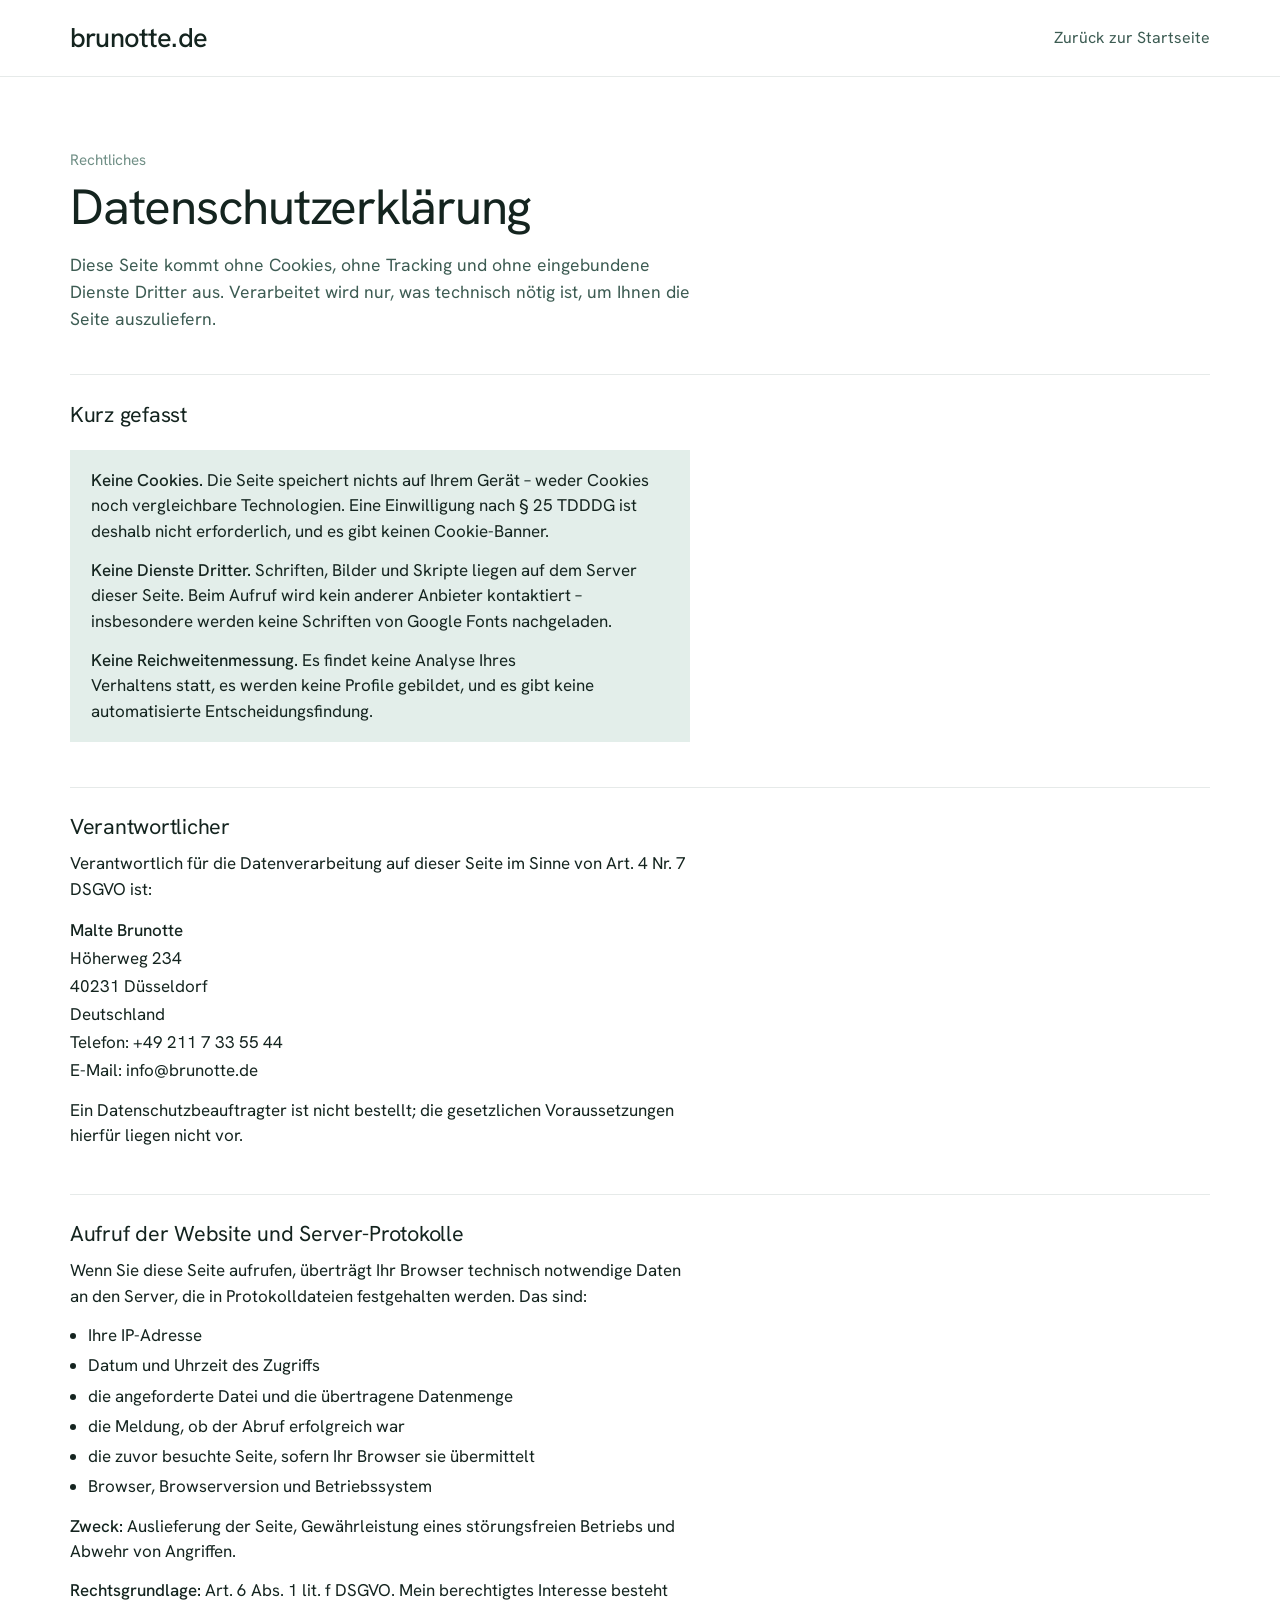
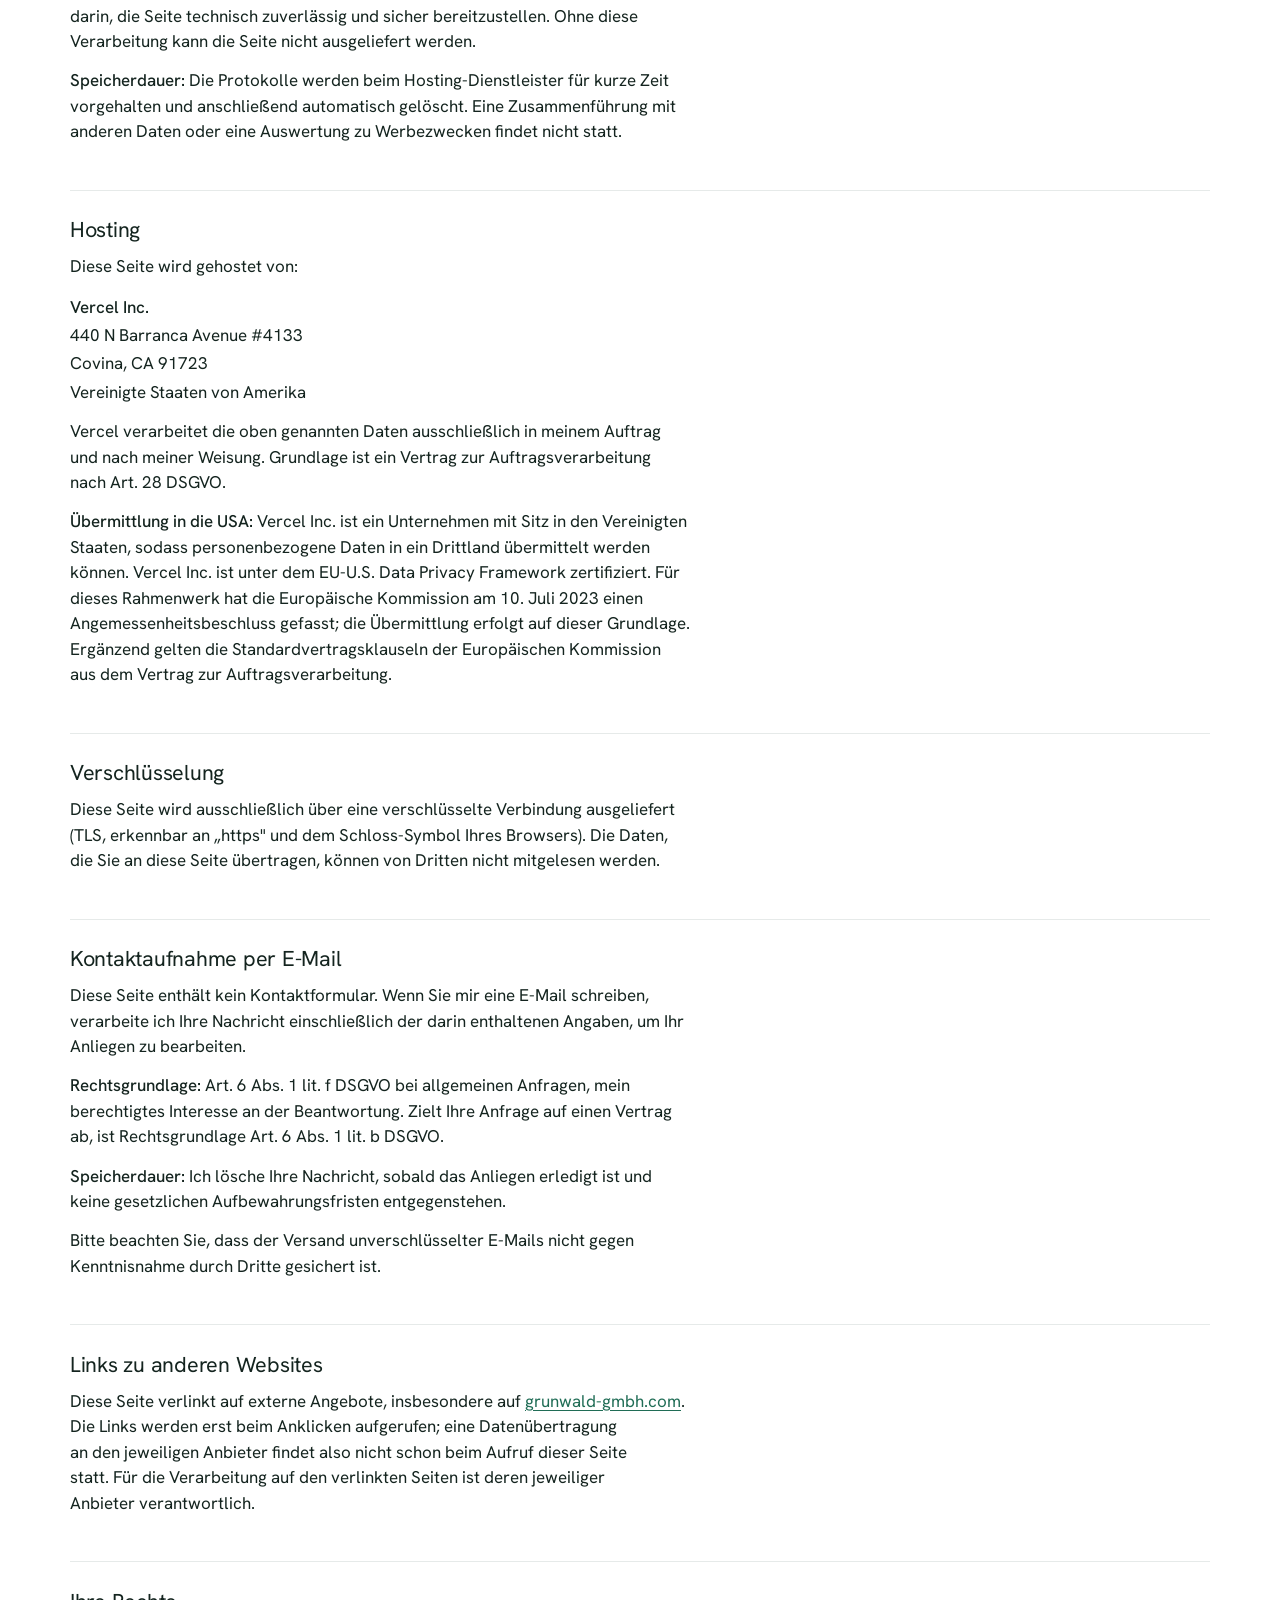
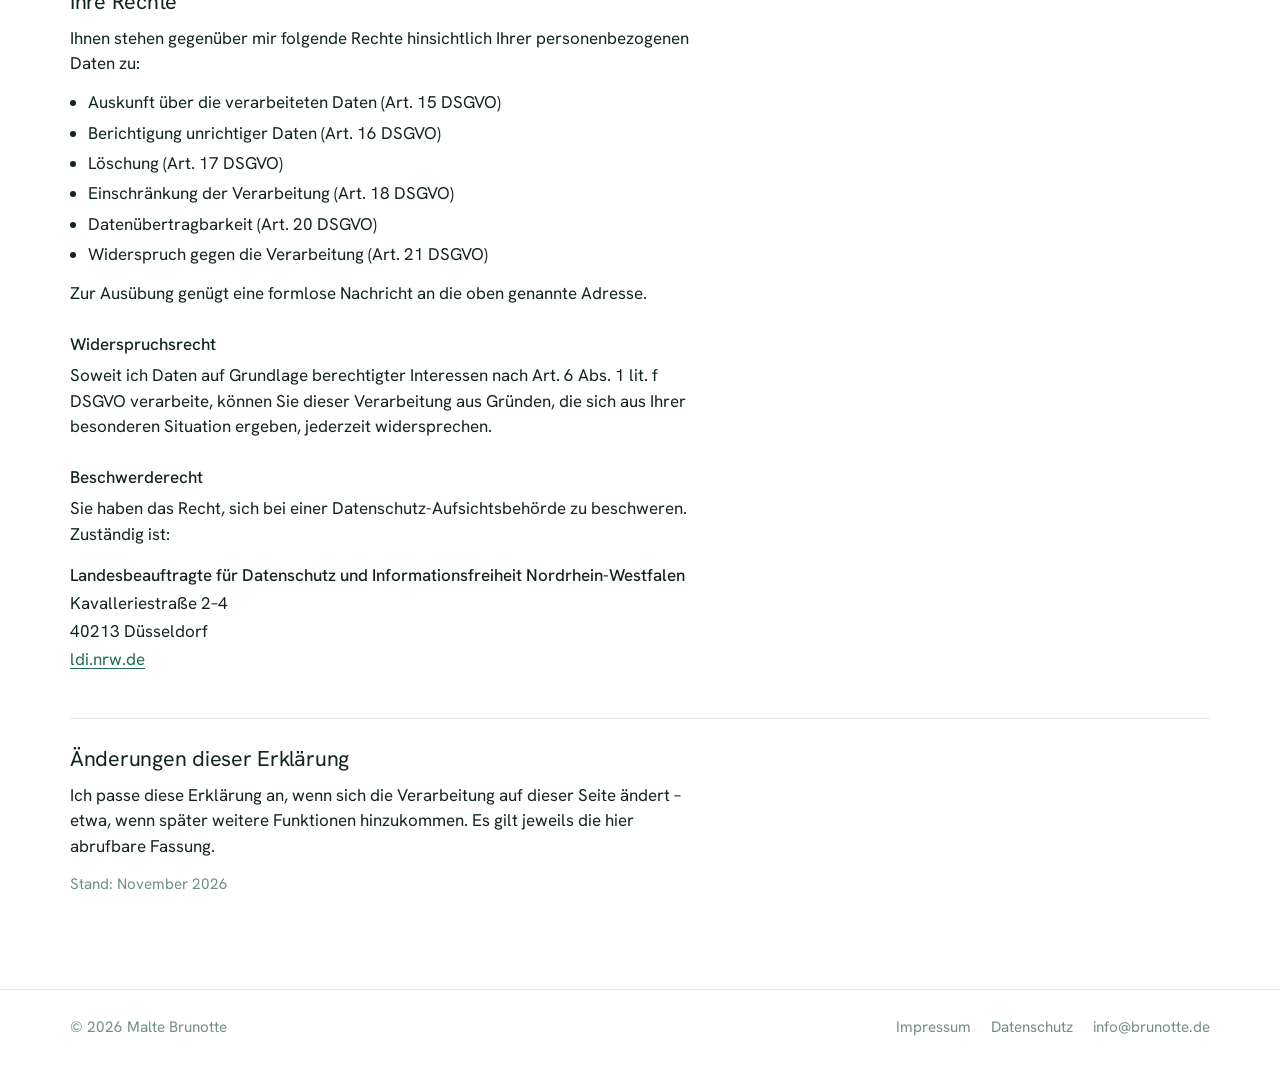
==== datenschutz.html @ f5bcab9f "Impressum und Datenschutzerklaerung angelegt, Verlinkung in der Fusszeile Impressum nach Paragraf 5 " ====
<!DOCTYPE html>
<html lang="de">
<head>
<meta charset="utf-8">
<meta name="viewport" content="width=device-width, initial-scale=1">
<title>Datenschutzerklärung – Malte Brunotte</title>
<meta name="description" content="Datenschutzerklärung für brunotte.de: welche Daten beim Aufruf der Seite verarbeitet werden und welche Rechte Sie haben.">
<meta name="robots" content="index, follow">
<link rel="canonical" href="https://www.brunotte.de/datenschutz.html">
<link rel="icon" href="favicon.ico" sizes="32x32">
<link rel="icon" type="image/png" sizes="16x16" href="favicon-16.png">
<link rel="icon" type="image/png" sizes="32x32" href="favicon-32.png">
<link rel="icon" type="image/png" sizes="192x192" href="icon-192.png">
<link rel="apple-touch-icon" sizes="180x180" href="apple-touch-icon.png">
<meta name="theme-color" content="#ffffff">
<link rel="stylesheet" href="recht.css">
</head>
<body>

<header class="site-header">
  <div class="wrap">
    <a class="wordmark" href="/">brunotte.de</a>
    <nav class="site-nav" aria-label="Hauptnavigation">
      <a href="/">Zurück zur Startseite</a>
    </nav>
  </div>
</header>

<main class="recht">
  <div class="wrap">

    <p class="label">Rechtliches</p>
    <h1>Datenschutzerklärung</h1>
    <p class="vorspann">
      Diese Seite kommt ohne Cookies, ohne Tracking und ohne eingebundene Dienste Dritter aus.
      Verarbeitet wird nur, was technisch nötig ist, um Ihnen die Seite auszuliefern.
    </p>

    <h2>Kurz gefasst</h2>
    <div class="kasten">
      <p>
        <strong>Keine Cookies.</strong> Die Seite speichert nichts auf Ihrem Gerät – weder Cookies
        noch vergleichbare Technologien. Eine Einwilligung nach § 25 TDDDG ist deshalb nicht
        erforderlich, und es gibt keinen Cookie-Banner.
      </p>
      <p>
        <strong>Keine Dienste Dritter.</strong> Schriften, Bilder und Skripte liegen auf dem Server
        dieser Seite. Beim Aufruf wird kein anderer Anbieter kontaktiert – insbesondere werden keine
        Schriften von Google Fonts nachgeladen.
      </p>
      <p>
        <strong>Keine Reichweitenmessung.</strong> Es findet keine Analyse Ihres Verhaltens statt,
        es werden keine Profile gebildet, und es gibt keine automatisierte Entscheidungsfindung.
      </p>
    </div>

    <h2>Verantwortlicher</h2>
    <p>Verantwortlich für die Datenverarbeitung auf dieser Seite im Sinne von Art. 4 Nr. 7 DSGVO ist:</p>
    <p class="anschrift">
      <span class="name">Malte Brunotte</span><br>
      Höherweg 234<br>
      40231 Düsseldorf<br>
      Deutschland<br>
      Telefon: <a href="tel:+492117335544" class="mail">+49 211 7 33 55 44</a><br>
      E-Mail: <span class="mail" data-u="info" data-d="brunotte.de">info [at] brunotte.de</span>
    </p>
    <p>
      Ein Datenschutzbeauftragter ist nicht bestellt; die gesetzlichen Voraussetzungen hierfür
      liegen nicht vor.
    </p>

    <h2>Aufruf der Website und Server-Protokolle</h2>
    <p>
      Wenn Sie diese Seite aufrufen, überträgt Ihr Browser technisch notwendige Daten an den Server,
      die in Protokolldateien festgehalten werden. Das sind:
    </p>
    <ul>
      <li>Ihre IP-Adresse</li>
      <li>Datum und Uhrzeit des Zugriffs</li>
      <li>die angeforderte Datei und die übertragene Datenmenge</li>
      <li>die Meldung, ob der Abruf erfolgreich war</li>
      <li>die zuvor besuchte Seite, sofern Ihr Browser sie übermittelt</li>
      <li>Browser, Browserversion und Betriebssystem</li>
    </ul>
    <p>
      <strong>Zweck:</strong> Auslieferung der Seite, Gewährleistung eines störungsfreien Betriebs
      und Abwehr von Angriffen.
    </p>
    <p>
      <strong>Rechtsgrundlage:</strong> Art. 6 Abs. 1 lit. f DSGVO. Mein berechtigtes Interesse
      besteht darin, die Seite technisch zuverlässig und sicher bereitzustellen. Ohne diese
      Verarbeitung kann die Seite nicht ausgeliefert werden.
    </p>
    <p>
      <strong>Speicherdauer:</strong> Die Protokolle werden beim Hosting-Dienstleister für kurze
      Zeit vorgehalten und anschließend automatisch gelöscht. Eine Zusammenführung mit anderen Daten
      oder eine Auswertung zu Werbezwecken findet nicht statt.
    </p>

    <h2>Hosting</h2>
    <p>
      Diese Seite wird gehostet von:
    </p>
    <p class="anschrift">
      <span class="name">Vercel Inc.</span><br>
      440 N Barranca Avenue #4133<br>
      Covina, CA 91723<br>
      Vereinigte Staaten von Amerika
    </p>
    <p>
      Vercel verarbeitet die oben genannten Daten ausschließlich in meinem Auftrag und nach meiner
      Weisung. Grundlage ist ein Vertrag zur Auftragsverarbeitung nach Art. 28 DSGVO.
    </p>
    <p>
      <strong>Übermittlung in die USA:</strong> Vercel Inc. ist ein Unternehmen mit Sitz in den
      Vereinigten Staaten, sodass personenbezogene Daten in ein Drittland übermittelt werden können.
      Vercel Inc. ist unter dem EU-U.S. Data Privacy Framework zertifiziert. Für dieses Rahmenwerk
      hat die Europäische Kommission am 10. Juli 2023 einen Angemessenheitsbeschluss gefasst; die
      Übermittlung erfolgt auf dieser Grundlage. Ergänzend gelten die Standardvertragsklauseln der
      Europäischen Kommission aus dem Vertrag zur Auftragsverarbeitung.
    </p>

    <h2>Verschlüsselung</h2>
    <p>
      Diese Seite wird ausschließlich über eine verschlüsselte Verbindung ausgeliefert (TLS,
      erkennbar an „https" und dem Schloss-Symbol Ihres Browsers). Die Daten, die Sie an diese Seite
      übertragen, können von Dritten nicht mitgelesen werden.
    </p>

    <h2>Kontaktaufnahme per E-Mail</h2>
    <p>
      Diese Seite enthält kein Kontaktformular. Wenn Sie mir eine E-Mail schreiben, verarbeite ich
      Ihre Nachricht einschließlich der darin enthaltenen Angaben, um Ihr Anliegen zu bearbeiten.
    </p>
    <p>
      <strong>Rechtsgrundlage:</strong> Art. 6 Abs. 1 lit. f DSGVO bei allgemeinen Anfragen, mein
      berechtigtes Interesse an der Beantwortung. Zielt Ihre Anfrage auf einen Vertrag ab, ist
      Rechtsgrundlage Art. 6 Abs. 1 lit. b DSGVO.
    </p>
    <p>
      <strong>Speicherdauer:</strong> Ich lösche Ihre Nachricht, sobald das Anliegen erledigt ist
      und keine gesetzlichen Aufbewahrungsfristen entgegenstehen.
    </p>
    <p>
      Bitte beachten Sie, dass der Versand unverschlüsselter E-Mails nicht gegen Kenntnisnahme durch
      Dritte gesichert ist.
    </p>

    <h2>Links zu anderen Websites</h2>
    <p>
      Diese Seite verlinkt auf externe Angebote, insbesondere auf
      <a href="https://grunwald-gmbh.com" target="_blank" rel="noopener">grunwald-gmbh.com</a>.
      Die Links werden erst beim Anklicken aufgerufen; eine Datenübertragung an den jeweiligen
      Anbieter findet also nicht schon beim Aufruf dieser Seite statt. Für die Verarbeitung auf den
      verlinkten Seiten ist deren jeweiliger Anbieter verantwortlich.
    </p>

    <h2>Ihre Rechte</h2>
    <p>Ihnen stehen gegenüber mir folgende Rechte hinsichtlich Ihrer personenbezogenen Daten zu:</p>
    <ul>
      <li>Auskunft über die verarbeiteten Daten (Art. 15 DSGVO)</li>
      <li>Berichtigung unrichtiger Daten (Art. 16 DSGVO)</li>
      <li>Löschung (Art. 17 DSGVO)</li>
      <li>Einschränkung der Verarbeitung (Art. 18 DSGVO)</li>
      <li>Datenübertragbarkeit (Art. 20 DSGVO)</li>
      <li>Widerspruch gegen die Verarbeitung (Art. 21 DSGVO)</li>
    </ul>
    <p>
      Zur Ausübung genügt eine formlose Nachricht an die oben genannte Adresse.
    </p>

    <h3>Widerspruchsrecht</h3>
    <p>
      Soweit ich Daten auf Grundlage berechtigter Interessen nach Art. 6 Abs. 1 lit. f DSGVO
      verarbeite, können Sie dieser Verarbeitung aus Gründen, die sich aus Ihrer besonderen
      Situation ergeben, jederzeit widersprechen.
    </p>

    <h3>Beschwerderecht</h3>
    <p>
      Sie haben das Recht, sich bei einer Datenschutz-Aufsichtsbehörde zu beschweren. Zuständig ist:
    </p>
    <p class="anschrift">
      <span class="name">Landesbeauftragte für Datenschutz und Informationsfreiheit
      Nordrhein-Westfalen</span><br>
      Kavalleriestraße 2–4<br>
      40213 Düsseldorf<br>
      <a href="https://www.ldi.nrw.de" target="_blank" rel="noopener">ldi.nrw.de</a>
    </p>

    <h2>Änderungen dieser Erklärung</h2>
    <p>
      Ich passe diese Erklärung an, wenn sich die Verarbeitung auf dieser Seite ändert – etwa, wenn
      später weitere Funktionen hinzukommen. Es gilt jeweils die hier abrufbare Fassung.
    </p>

    <p class="stand">Stand: November 2026</p>

  </div>
</main>

<footer class="site-footer">
  <div class="wrap">
    <span>© 2026 Malte Brunotte</span>
    <span class="rechts">
      <a href="impressum.html">Impressum</a>
      <a href="datenschutz.html">Datenschutz</a>
      <span class="mail" data-u="info" data-d="brunotte.de">info [at] brunotte.de</span>
    </span>
  </div>
</footer>

<script>
  /* E-Mail-Adressen erst im Browser zusammensetzen – hält einfache Sammel-Bots fern. */
  document.querySelectorAll('span.mail').forEach(function (el) {
    var addr = el.dataset.u + String.fromCharCode(64) + el.dataset.d;
    var a = document.createElement('a');
    a.className = el.className;
    a.href = 'mail' + 'to:' + addr;
    a.textContent = addr;
    a.rel = 'nofollow';
    el.replaceWith(a);
  });
</script>

</body>
</html>
---- recht.css ----
/* ============================================================
   Gemeinsame Gestaltung der Rechtsseiten (Impressum, Datenschutz).

   Bewusst eine eigene Datei und nicht der vollstaendige Stil der
   Startseite: Diese Seiten brauchen nur Kopf, Fliesstext und Fuss.
   Die Farbwerte und die Schrifteinbindung sind mit index.html
   gleichzuhalten - aendert sich dort ein Token, hier mitziehen.
   ============================================================ */

/* ---------- Schrift: lokal, nicht ueber Google ---------- */
@font-face {
  font-family: "Hanken Grotesk";
  font-style: normal;
  font-weight: 400;
  font-display: swap;
  src: url("fonts/hanken-grotesk-400-latin.woff2") format("woff2");
  unicode-range: U+0000-00FF, U+0131, U+0152-0153, U+02BB-02BC, U+02C6, U+02DA, U+02DC, U+0304, U+0308, U+0329, U+2000-206F, U+20AC, U+2122, U+2191, U+2193, U+2212, U+2215, U+FEFF, U+FFFD;
}
@font-face {
  font-family: "Hanken Grotesk";
  font-style: normal;
  font-weight: 500;
  font-display: swap;
  src: url("fonts/hanken-grotesk-500-latin.woff2") format("woff2");
  unicode-range: U+0000-00FF, U+0131, U+0152-0153, U+02BB-02BC, U+02C6, U+02DA, U+02DC, U+0304, U+0308, U+0329, U+2000-206F, U+20AC, U+2122, U+2191, U+2193, U+2212, U+2215, U+FEFF, U+FFFD;
}
@font-face {
  font-family: "Hanken Grotesk";
  font-style: normal;
  font-weight: 400;
  font-display: swap;
  src: url("fonts/hanken-grotesk-400-latin-ext.woff2") format("woff2");
  unicode-range: U+0100-02BA, U+02BD-02C5, U+02C7-02CC, U+02CE-02D7, U+02DD-02FF, U+0304, U+0308, U+0329, U+1D00-1DBF, U+1E00-1E9F, U+1EF2-1EFF, U+2020, U+20A0-20AB, U+20AD-20C4, U+2113, U+2C60-2C7F, U+A720-A7FF;
}
@font-face {
  font-family: "Hanken Grotesk";
  font-style: normal;
  font-weight: 500;
  font-display: swap;
  src: url("fonts/hanken-grotesk-500-latin-ext.woff2") format("woff2");
  unicode-range: U+0100-02BA, U+02BD-02C5, U+02C7-02CC, U+02CE-02D7, U+02DD-02FF, U+0304, U+0308, U+0329, U+1D00-1DBF, U+1E00-1E9F, U+1EF2-1EFF, U+2020, U+20A0-20AB, U+20AD-20C4, U+2113, U+2C60-2C7F, U+A720-A7FF;
}

/* ---------- Farben: identisch zu index.html ---------- */
:root {
  --paper:         #ffffff;
  --surface:       #f4f6f5;
  --ink:           #14241f;
  --ink-soft:      #3d5c53;
  --muted:         #708f86;
  --line:          #e6eae9;
  --line-strong:   #becac7;
  --accent:        #206d56;
  --accent-ink:    #17513f;
  --accent-soft:   #e3eeea;
  --font: "Hanken Grotesk", -apple-system, "Segoe UI", system-ui, sans-serif;
  --measure: 62ch;
  color-scheme: light;
}

@media (prefers-color-scheme: dark) {
  :root:not([data-theme="light"]) {
    --paper:         #0d1412;
    --surface:       #141d1a;
    --ink:           #ebf1ef;
    --ink-soft:      #bdd0ca;
    --muted:         #89a39b;
    --line:          #222e2a;
    --line-strong:   #33433d;
    --accent:        #5fbd9e;
    --accent-ink:    #8ad7bd;
    --accent-soft:   #13302a;
    color-scheme: dark;
  }
}
:root[data-theme="dark"] {
  --paper:         #0d1412;
  --surface:       #141d1a;
  --ink:           #ebf1ef;
  --ink-soft:      #bdd0ca;
  --muted:         #89a39b;
  --line:          #222e2a;
  --line-strong:   #33433d;
  --accent:        #5fbd9e;
  --accent-ink:    #8ad7bd;
  --accent-soft:   #13302a;
  color-scheme: dark;
}

/* ---------- Grundlagen ---------- */
* { box-sizing: border-box; }

html { scroll-behavior: smooth; }

body {
  margin: 0;
  background: var(--paper);
  color: var(--ink);
  font-family: var(--font);
  font-size: 1.0625rem;
  font-weight: 400;
  line-height: 1.5;
  text-wrap: pretty;
  -webkit-font-smoothing: antialiased;
}

h1, h2, h3 { margin: 0; font-weight: 400; text-wrap: balance; }
strong, b { font-weight: 500; }
a { color: var(--accent); text-underline-offset: 3px; }
a:hover { color: var(--accent-ink); }
:focus-visible { outline: 2px solid var(--accent); outline-offset: 3px; border-radius: 3px; }

.wrap { width: min(1140px, 100% - 3rem); margin-inline: auto; }

/* E-Mail-Links sehen aus wie Text, nicht wie Akzent-Links */
a.mail { color: inherit; text-decoration: none; transition: color .15s; }
a.mail:hover { color: var(--accent); }

/* ---------- Kopfzeile ---------- */
.site-header {
  position: sticky; top: 0; z-index: 20;
  background: var(--paper);
  border-bottom: 1px solid var(--line);
}
.site-header .wrap {
  display: flex; align-items: center; justify-content: space-between;
  gap: 1.5rem; height: 76px;
}
.wordmark {
  font-size: clamp(1.3rem, 2.4vw, 1.7rem);
  font-weight: 500;
  letter-spacing: -0.03em;
  line-height: 1;
  color: var(--ink);
  text-decoration: none;
  transition: color .15s;
}
.wordmark:hover { color: var(--accent); }

.site-nav { display: flex; align-items: center; gap: 1.75rem; }
.site-nav a {
  color: var(--ink-soft); text-decoration: none; font-size: 1rem;
  padding: 0.3rem 0; border-bottom: 1px solid transparent;
  transition: color .15s, border-color .15s;
}
.site-nav a:hover { color: var(--accent); border-bottom-color: var(--accent); }

/* ---------- Inhalt ---------- */
.recht { padding: clamp(2.5rem, 6vw, 4.5rem) 0 clamp(3rem, 7vw, 5rem); }

.recht .label { font-size: 0.95rem; color: var(--muted); margin: 0 0 0.6rem; }

.recht h1 {
  font-size: clamp(2.1rem, 5vw, 3.1rem);
  line-height: 1.04;
  letter-spacing: -0.025em;
  margin-bottom: 1.1rem;
}

.recht .vorspann {
  font-size: 1.1rem; line-height: 1.55; color: var(--ink-soft);
  max-width: var(--measure); margin: 0 0 2.6rem;
}

.recht h2 {
  font-size: 1.35rem;
  line-height: 1.25;
  letter-spacing: -0.012em;
  margin: 2.8rem 0 0.7rem;
  padding-top: 1.6rem;
  border-top: 1px solid var(--line);
}
.recht h2:first-of-type { margin-top: 0; }

.recht h3 {
  font-size: 1.0625rem;
  font-weight: 500;
  margin: 1.6rem 0 0.35rem;
}

.recht p, .recht ul { max-width: var(--measure); }
.recht p { margin: 0 0 0.85rem; }
.recht ul { margin: 0 0 0.85rem; padding-left: 1.15rem; }
.recht li { margin-bottom: 0.3rem; }

/* Anschriftenblock: Zeilenumbrueche wie geschrieben */
.anschrift {
  margin: 0 0 1.4rem;
  line-height: 1.65;
}
.anschrift .name { font-weight: 500; }

/* Hervorgehobener Kasten in der Farbe des Standpunkts */
.kasten {
  background: var(--accent-soft);
  padding: 1.1rem 1.3rem;
  margin: 1.4rem 0 1.6rem;
  max-width: var(--measure);
}
.kasten p:last-child { margin-bottom: 0; }

.stand { color: var(--muted); font-size: 0.95rem; margin-top: 2.6rem; }

/* ---------- Fusszeile ---------- */
.site-footer {
  background: var(--paper); color: var(--muted);
  border-top: 1px solid var(--line); padding: 1.6rem 0 2.2rem; font-size: 0.95rem;
}
.site-footer .wrap { display: flex; justify-content: space-between; gap: 1rem; flex-wrap: wrap; }
.site-footer .rechts { display: flex; gap: 1.25rem; flex-wrap: wrap; align-items: center; }
.site-footer a:not(.mail) { color: var(--muted); text-decoration: none; transition: color .15s; }
.site-footer a:not(.mail):hover { color: var(--accent); }

@media (prefers-reduced-motion: reduce) {
  html { scroll-behavior: auto; }
  * { transition: none !important; animation: none !important; }
}
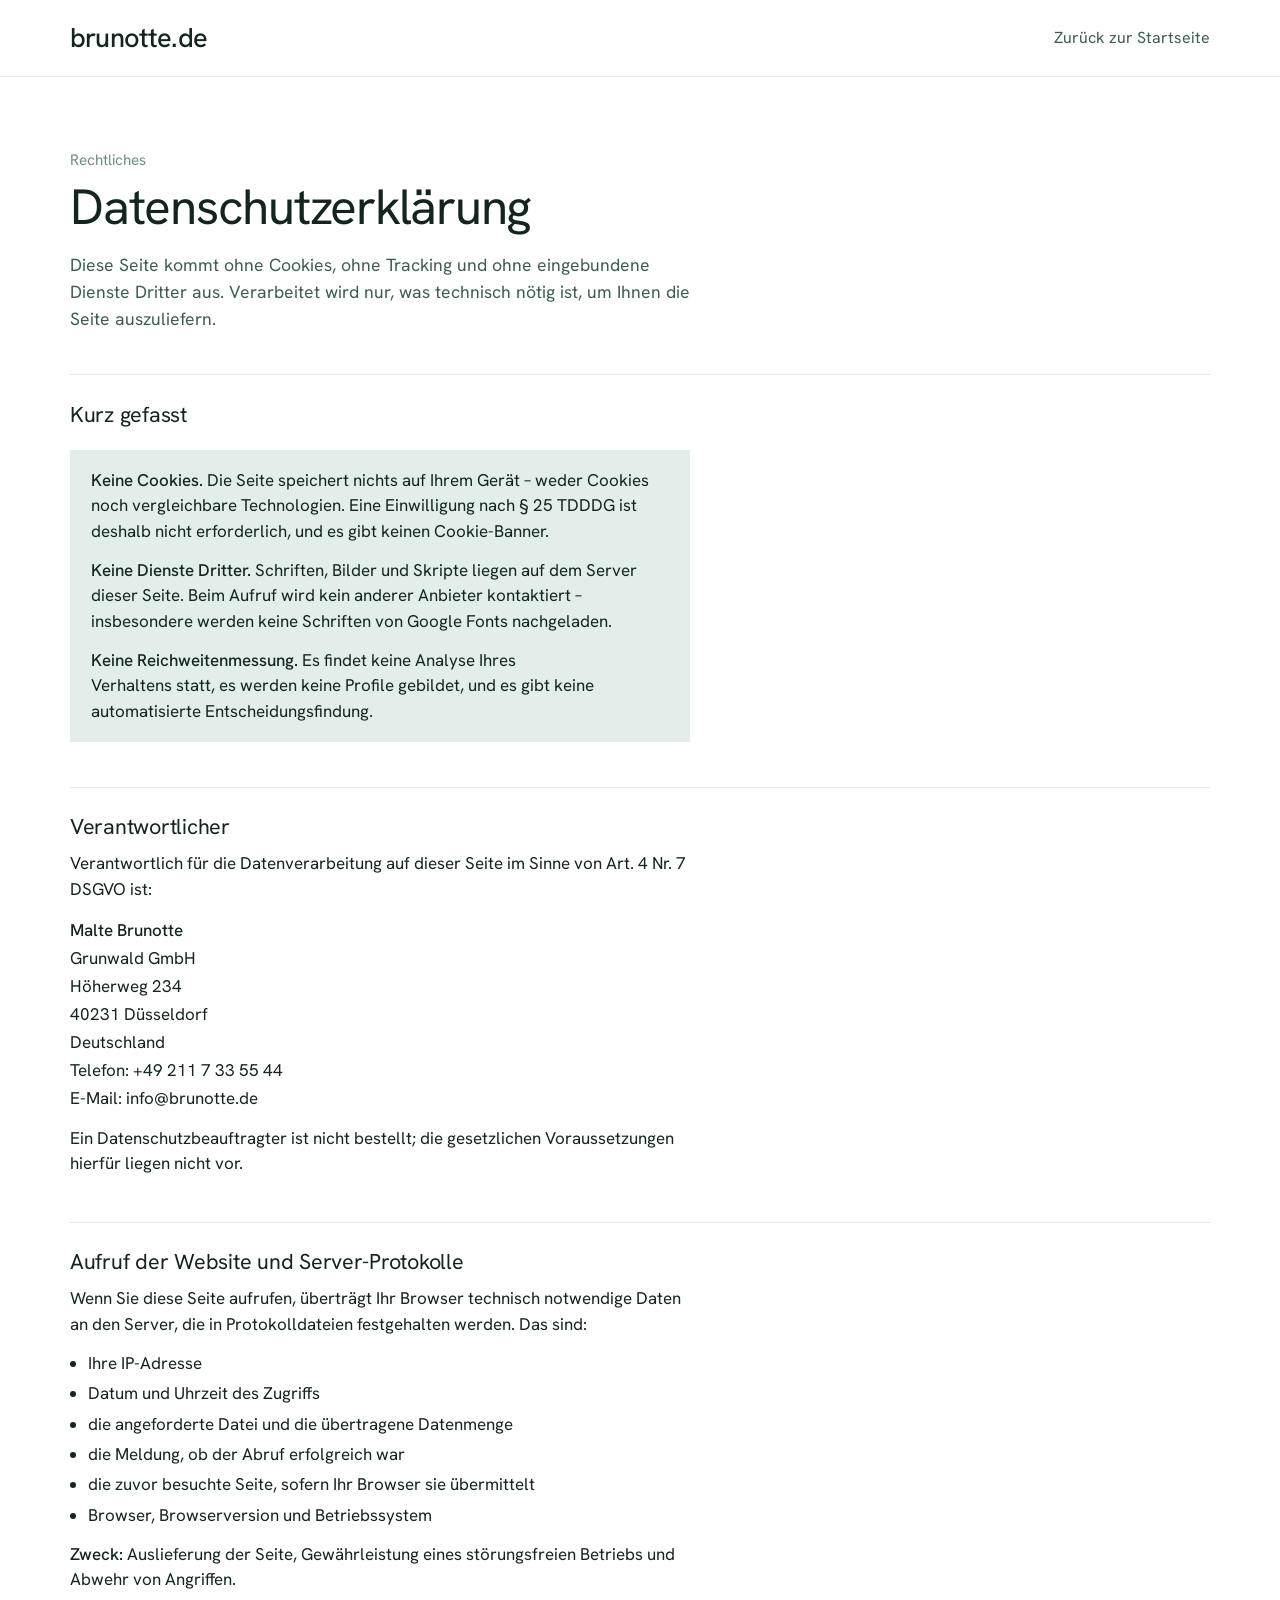
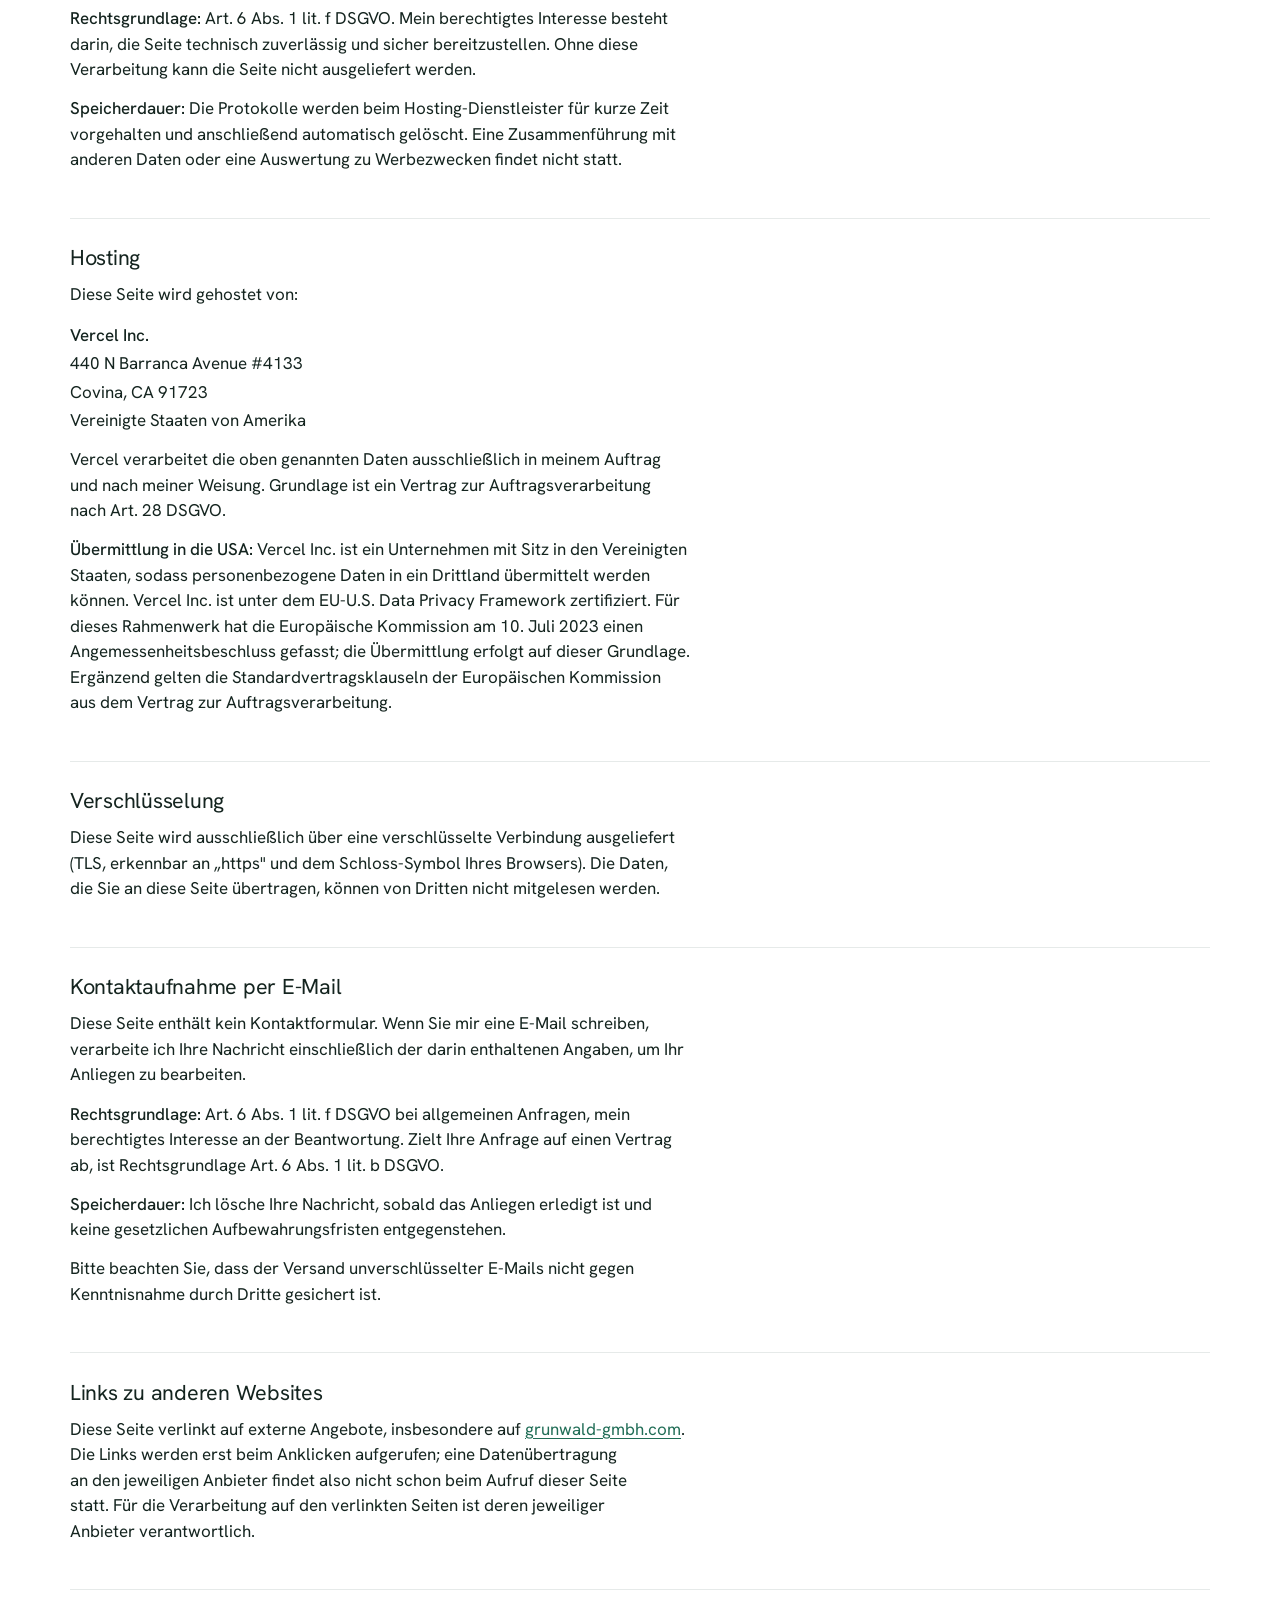
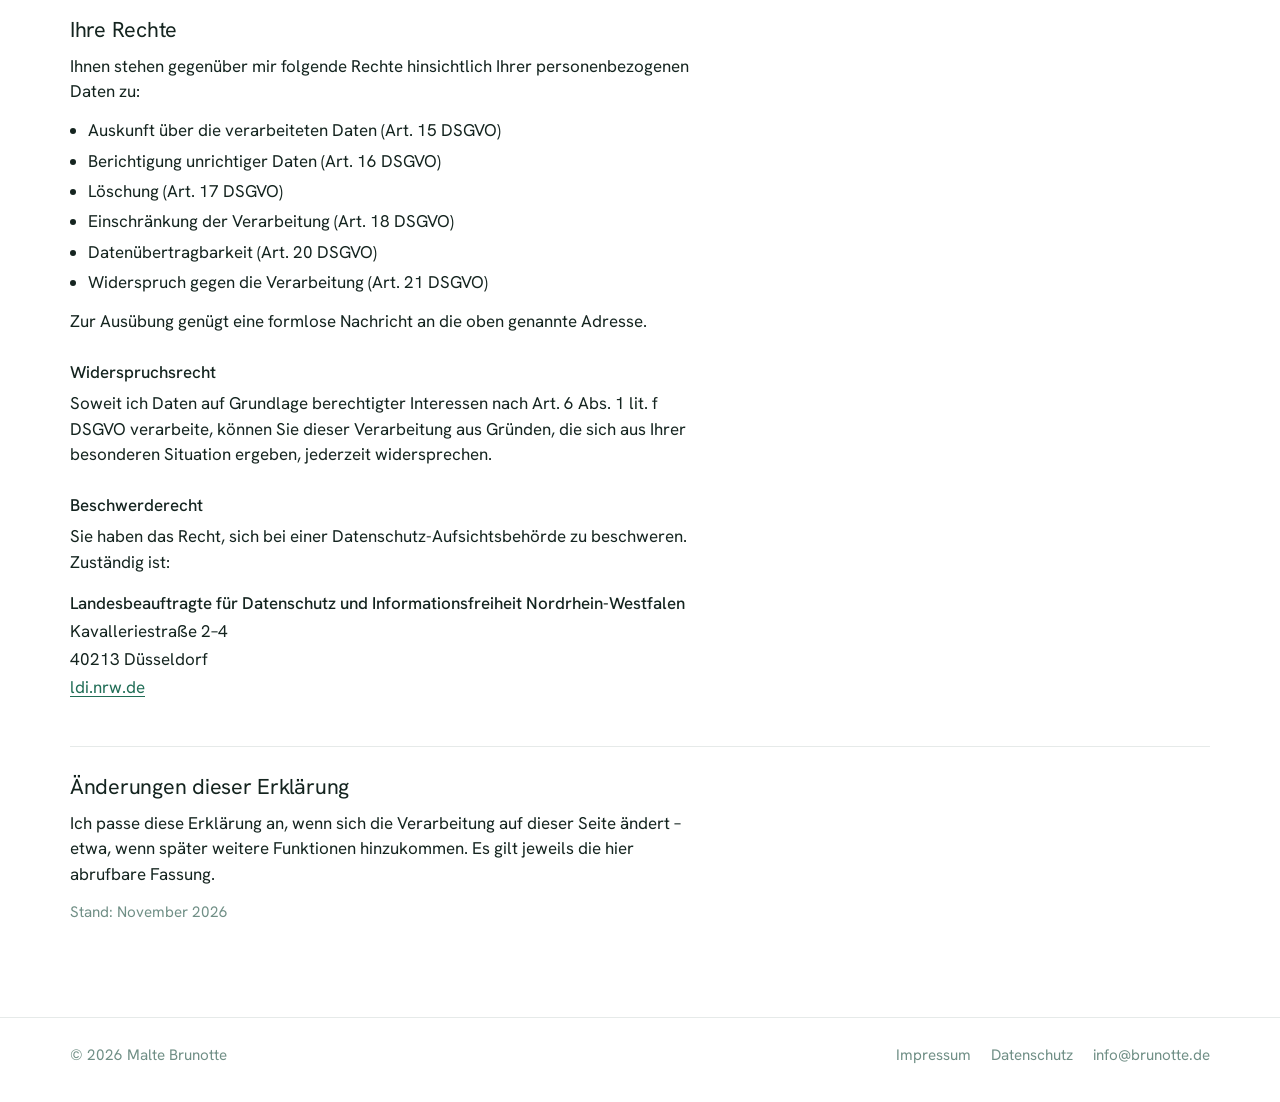
==== commit b377af46: "Firmenzeile in die Anschrift aufgenommen, damit Post zustellbar ist Co-Authored-By: Claude Opus 5 <n" ====
--- a/datenschutz.html
+++ b/datenschutz.html
@@ -58,6 +58,7 @@
     <p>Verantwortlich für die Datenverarbeitung auf dieser Seite im Sinne von Art. 4 Nr. 7 DSGVO ist:</p>
     <p class="anschrift">
       <span class="name">Malte Brunotte</span><br>
+      Grunwald GmbH<br>
       Höherweg 234<br>
       40231 Düsseldorf<br>
       Deutschland<br>
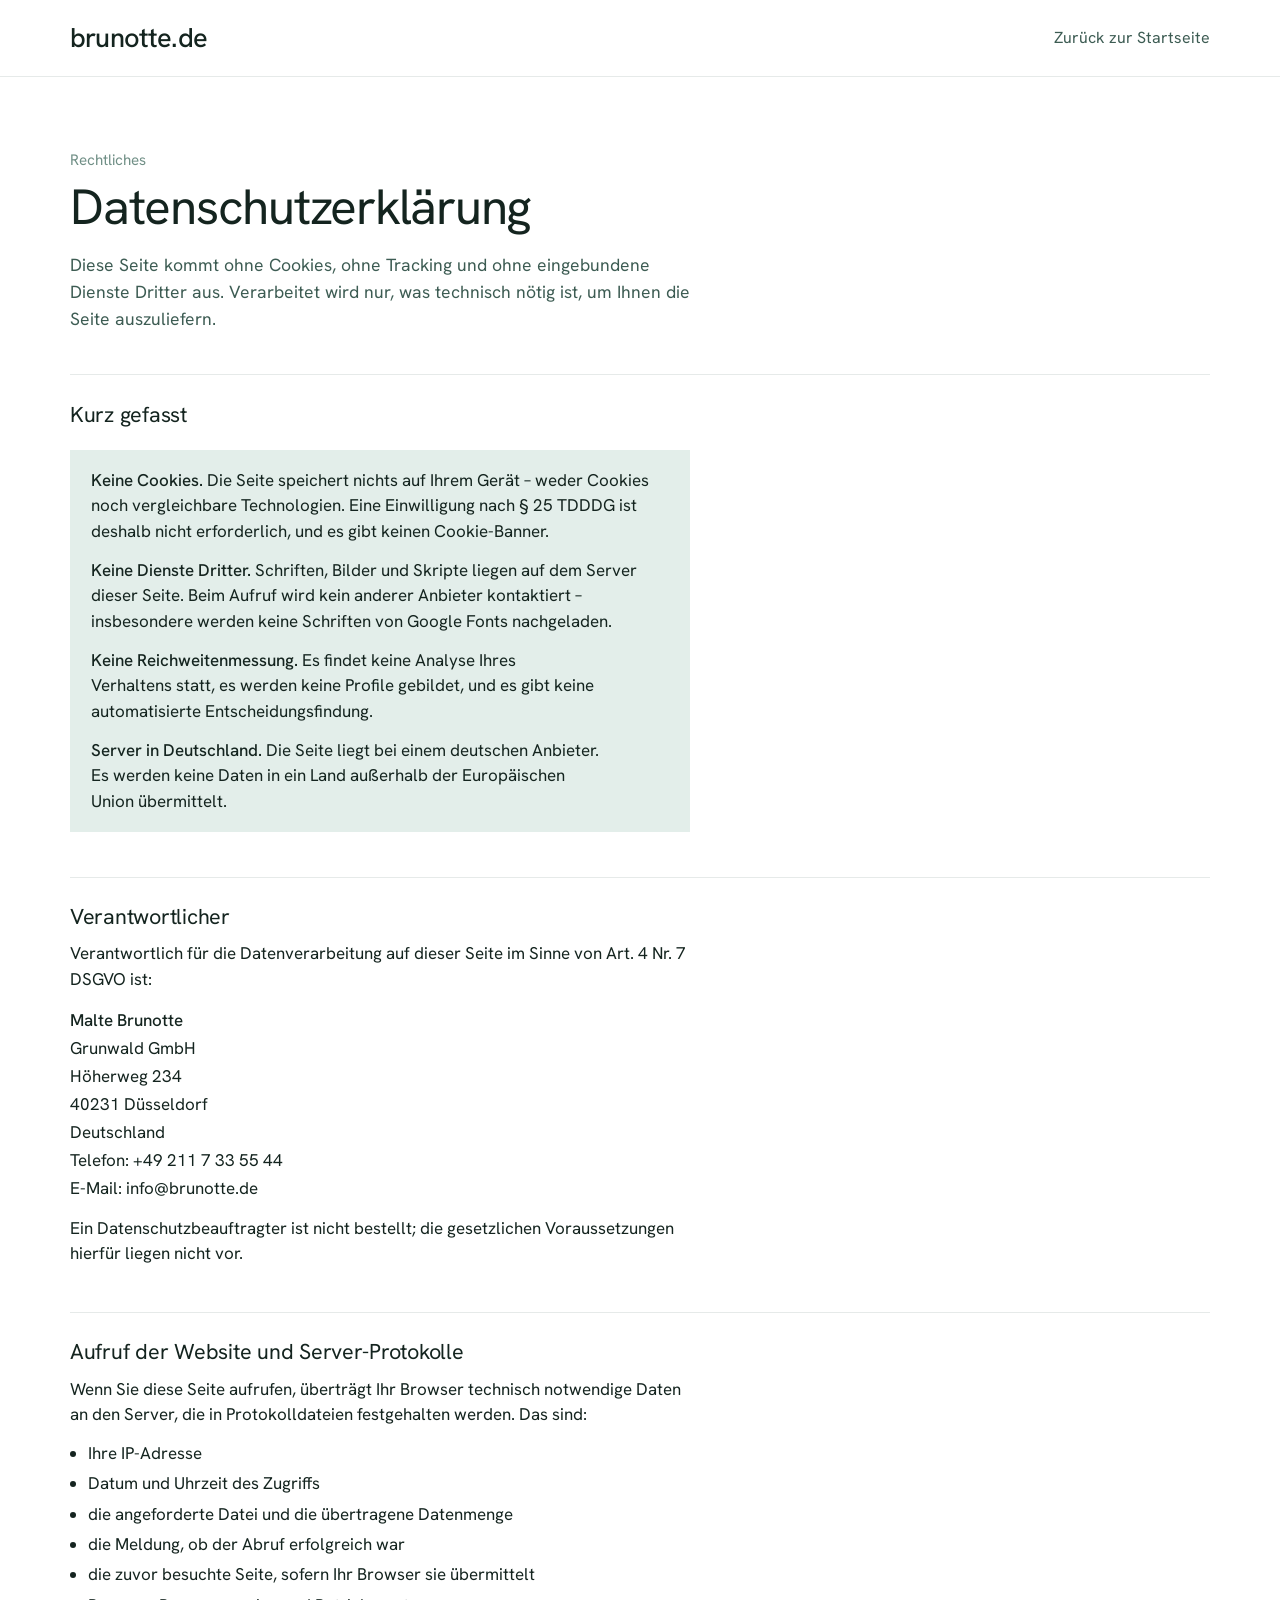
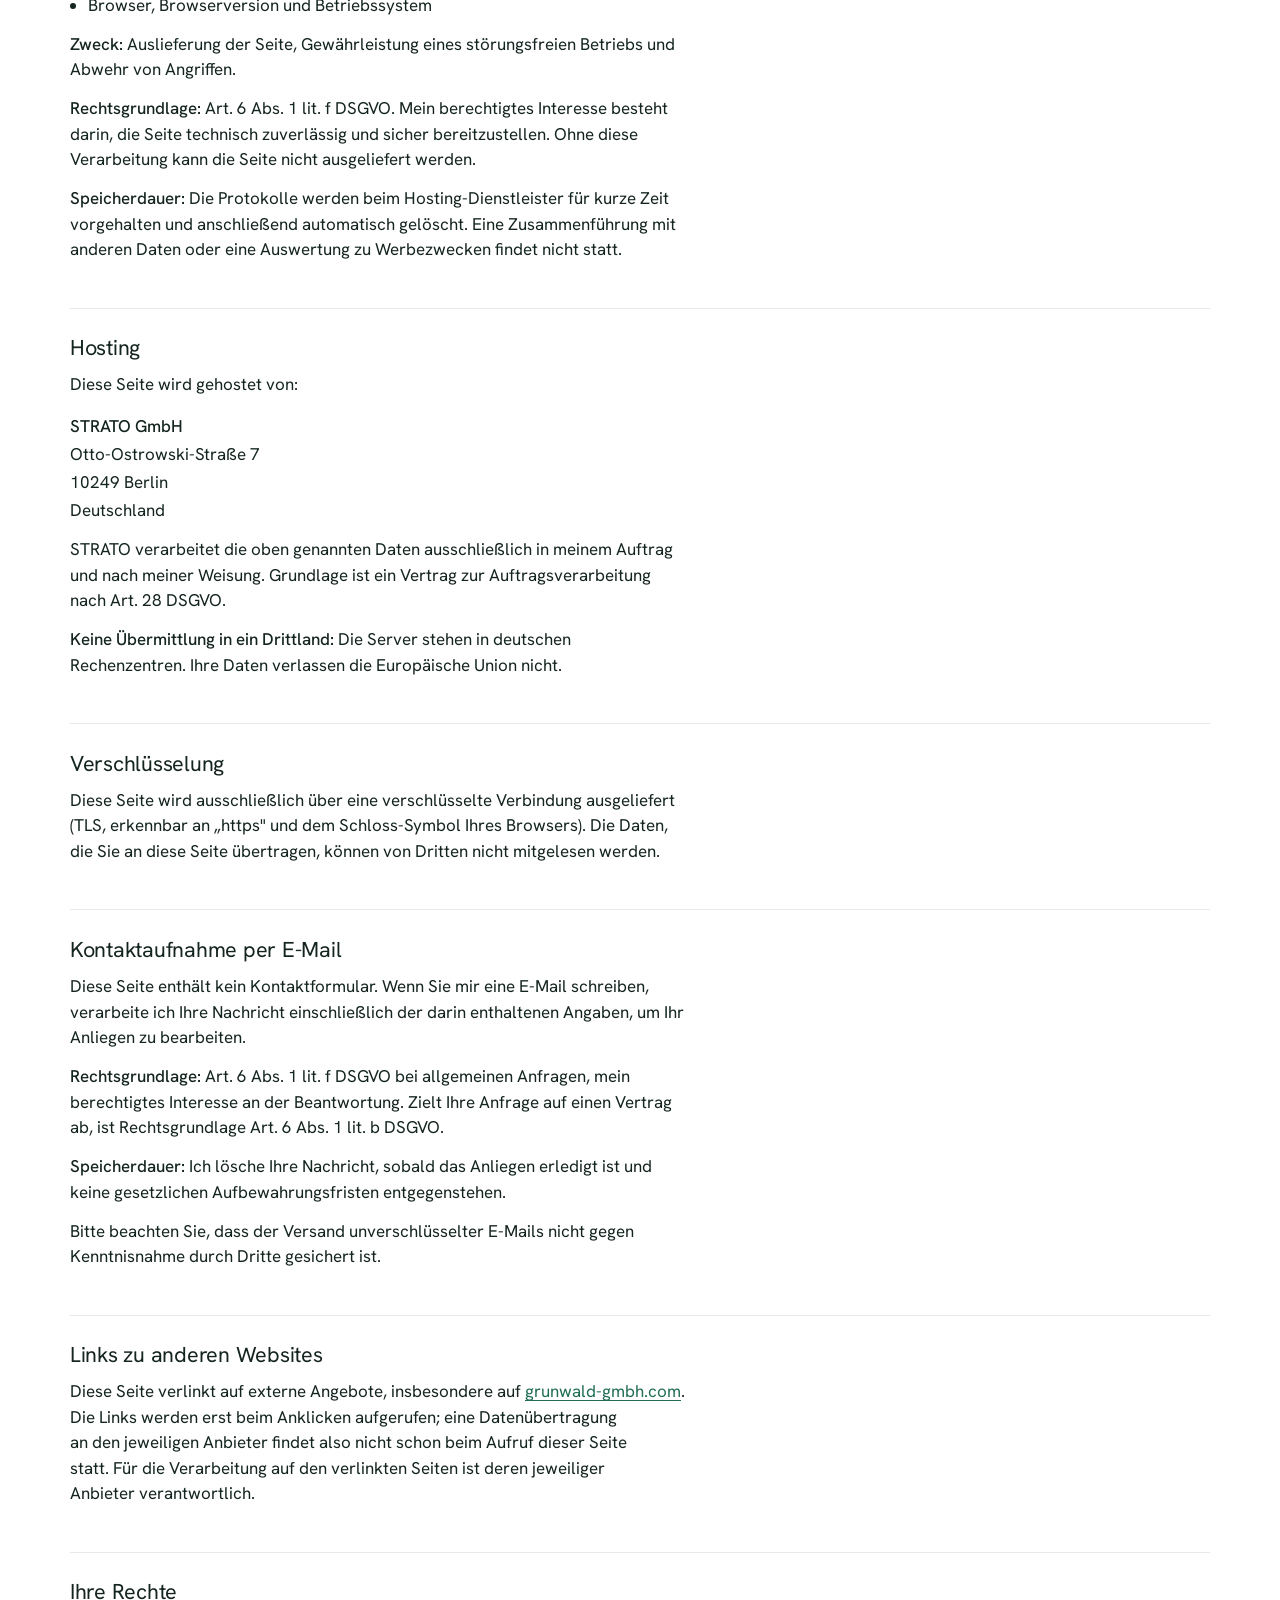
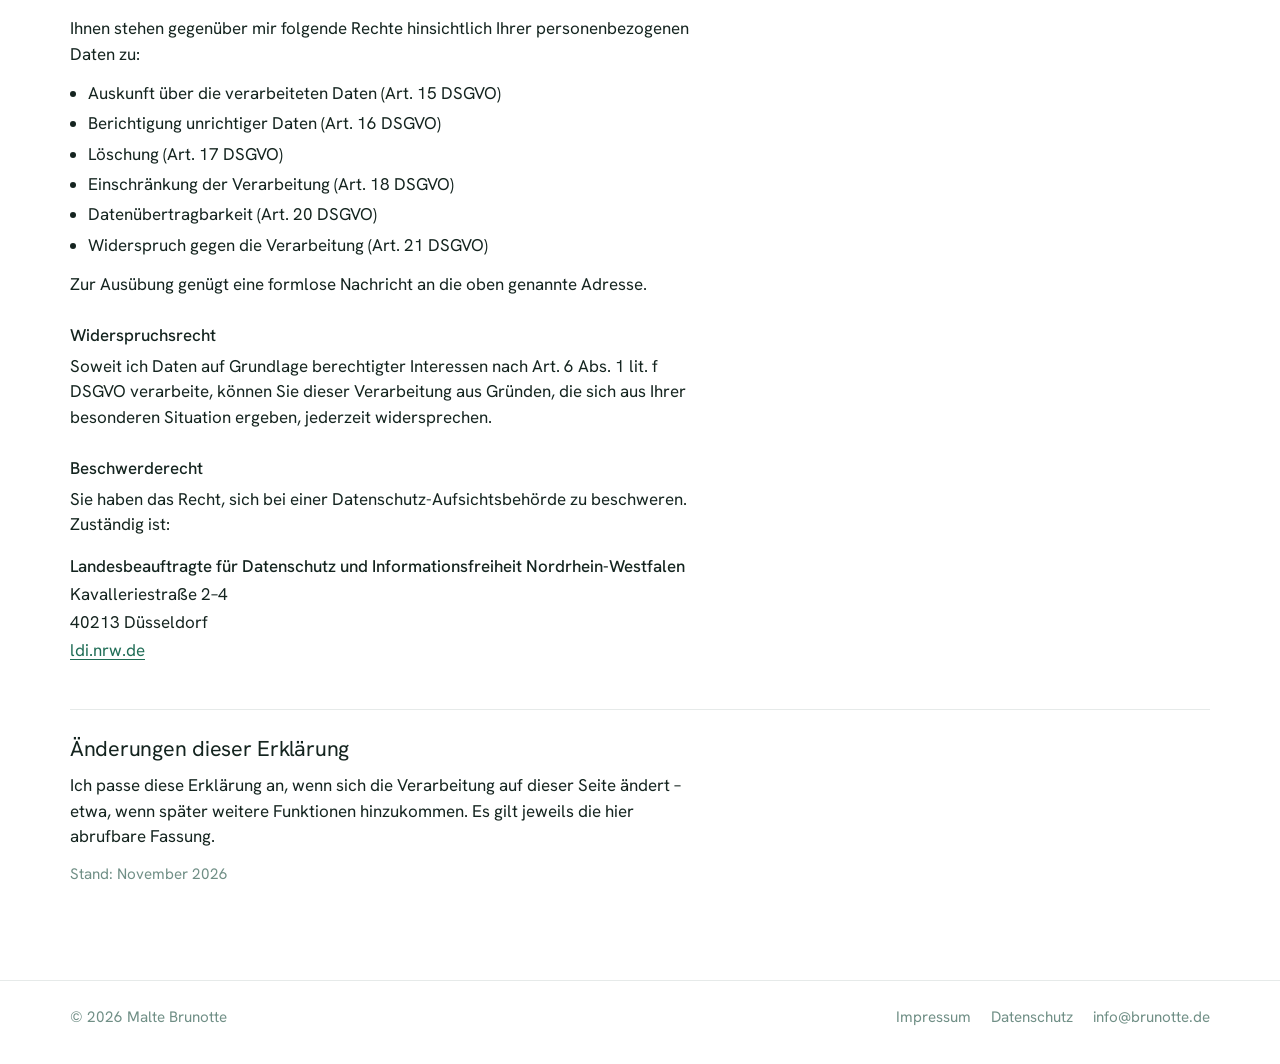
==== commit b6199a0f: "Datenschutzerklaerung auf STRATO umgeschrieben Vercel, Data Privacy Framework und Standardvertragskl" ====
--- a/datenschutz.html
+++ b/datenschutz.html
@@ -52,6 +52,10 @@
         <strong>Keine Reichweitenmessung.</strong> Es findet keine Analyse Ihres Verhaltens statt,
         es werden keine Profile gebildet, und es gibt keine automatisierte Entscheidungsfindung.
       </p>
+      <p>
+        <strong>Server in Deutschland.</strong> Die Seite liegt bei einem deutschen Anbieter.
+        Es werden keine Daten in ein Land außerhalb der Europäischen Union übermittelt.
+      </p>
     </div>
 
     <h2>Verantwortlicher</h2>
@@ -103,22 +107,18 @@
       Diese Seite wird gehostet von:
     </p>
     <p class="anschrift">
-      <span class="name">Vercel Inc.</span><br>
-      440 N Barranca Avenue #4133<br>
-      Covina, CA 91723<br>
-      Vereinigte Staaten von Amerika
-    </p>
-    <p>
-      Vercel verarbeitet die oben genannten Daten ausschließlich in meinem Auftrag und nach meiner
-      Weisung. Grundlage ist ein Vertrag zur Auftragsverarbeitung nach Art. 28 DSGVO.
-    </p>
-    <p>
-      <strong>Übermittlung in die USA:</strong> Vercel Inc. ist ein Unternehmen mit Sitz in den
-      Vereinigten Staaten, sodass personenbezogene Daten in ein Drittland übermittelt werden können.
-      Vercel Inc. ist unter dem EU-U.S. Data Privacy Framework zertifiziert. Für dieses Rahmenwerk
-      hat die Europäische Kommission am 10. Juli 2023 einen Angemessenheitsbeschluss gefasst; die
-      Übermittlung erfolgt auf dieser Grundlage. Ergänzend gelten die Standardvertragsklauseln der
-      Europäischen Kommission aus dem Vertrag zur Auftragsverarbeitung.
+      <span class="name">STRATO GmbH</span><br>
+      Otto-Ostrowski-Straße 7<br>
+      10249 Berlin<br>
+      Deutschland
+    </p>
+    <p>
+      STRATO verarbeitet die oben genannten Daten ausschließlich in meinem Auftrag und nach
+      meiner Weisung. Grundlage ist ein Vertrag zur Auftragsverarbeitung nach Art. 28 DSGVO.
+    </p>
+    <p>
+      <strong>Keine Übermittlung in ein Drittland:</strong> Die Server stehen in deutschen
+      Rechenzentren. Ihre Daten verlassen die Europäische Union nicht.
     </p>
 
     <h2>Verschlüsselung</h2>
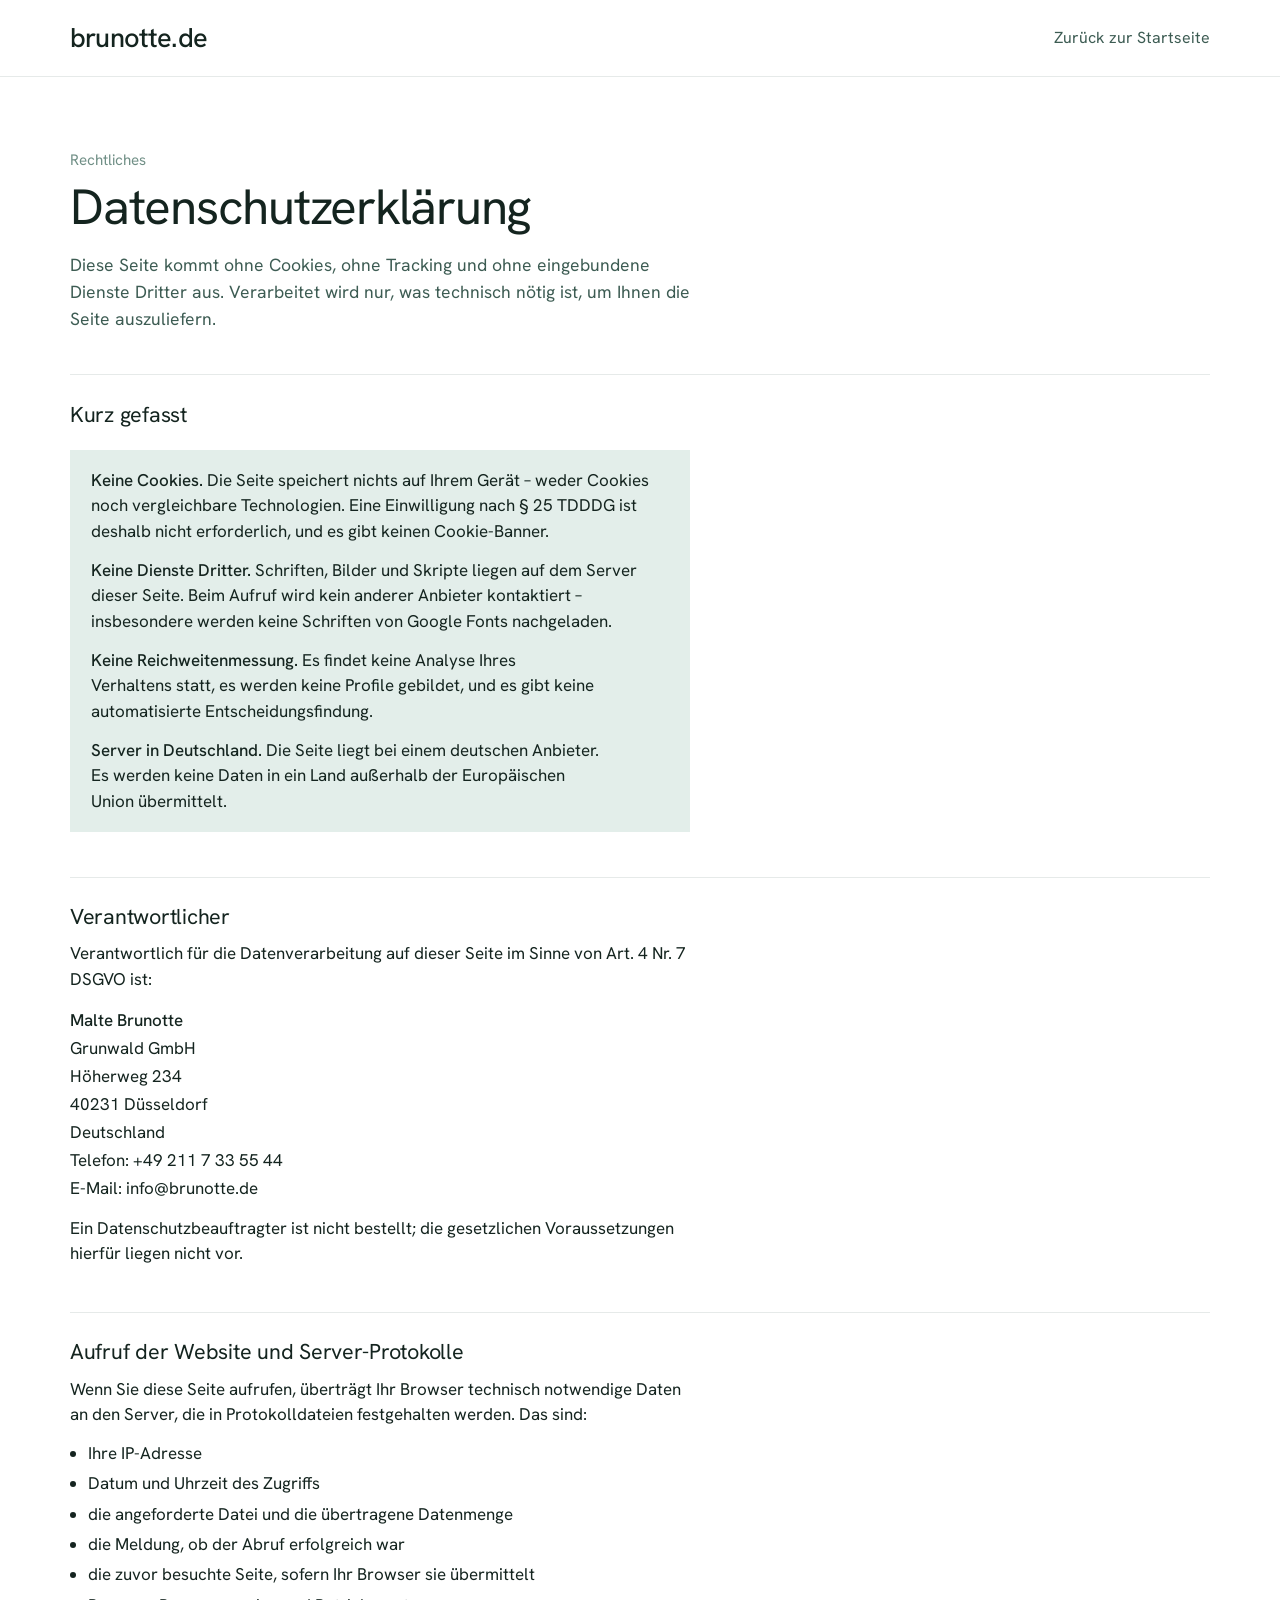
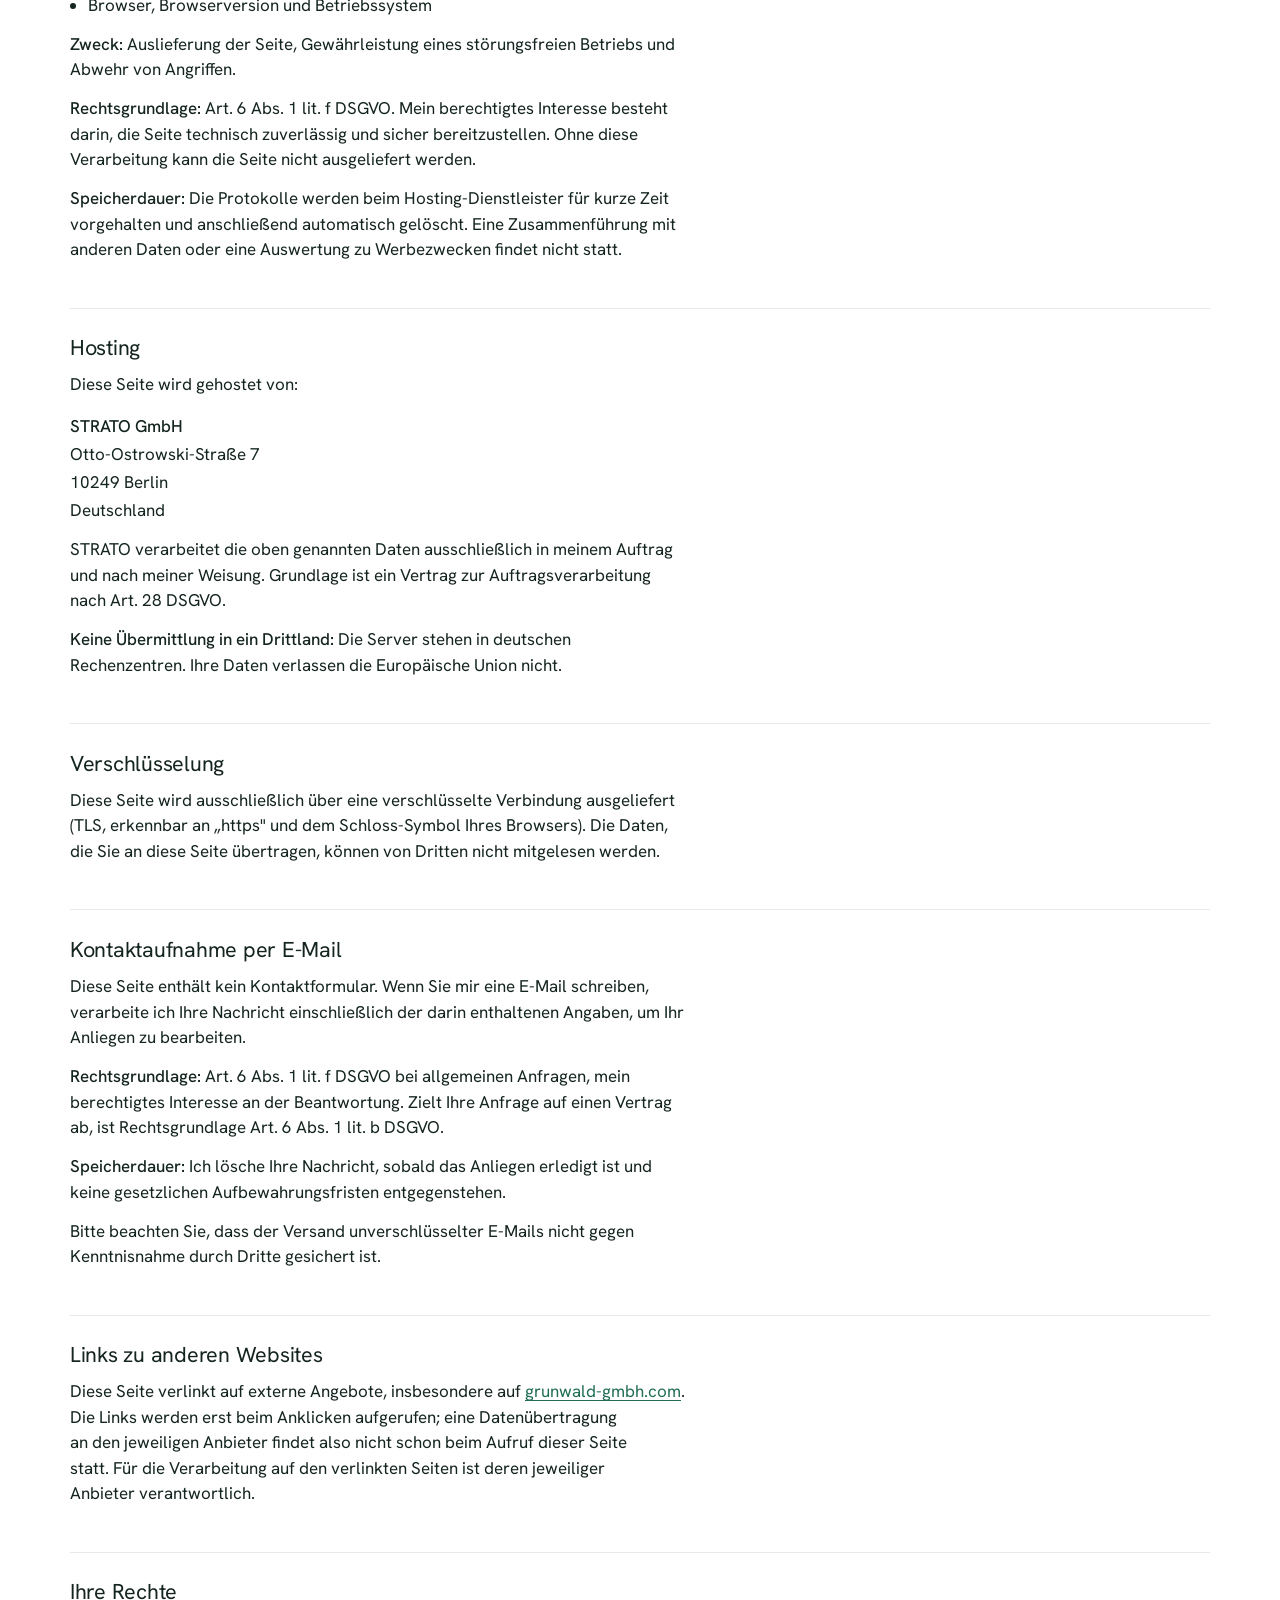
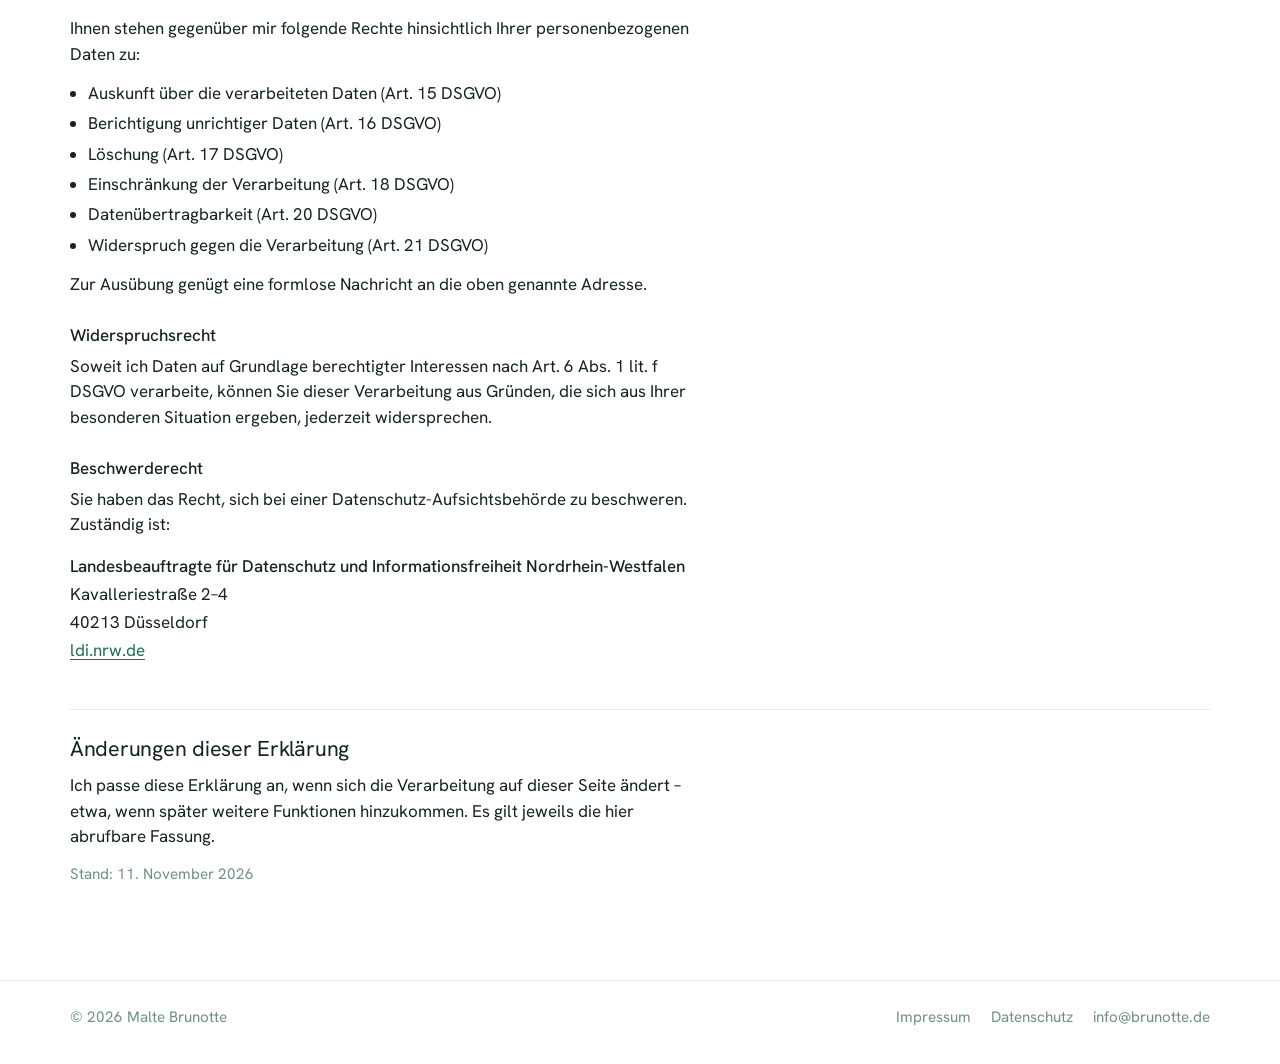
==== commit 123940c3: "Genaues Datum statt Monatsangabe in Impressum und Datenschutzerklaerung Co-Authored-By: Claude Opus " ====
--- a/datenschutz.html
+++ b/datenschutz.html
@@ -195,7 +195,7 @@
       später weitere Funktionen hinzukommen. Es gilt jeweils die hier abrufbare Fassung.
     </p>
 
-    <p class="stand">Stand: November 2026</p>
+    <p class="stand">Stand: 11. November 2026</p>
 
   </div>
 </main>
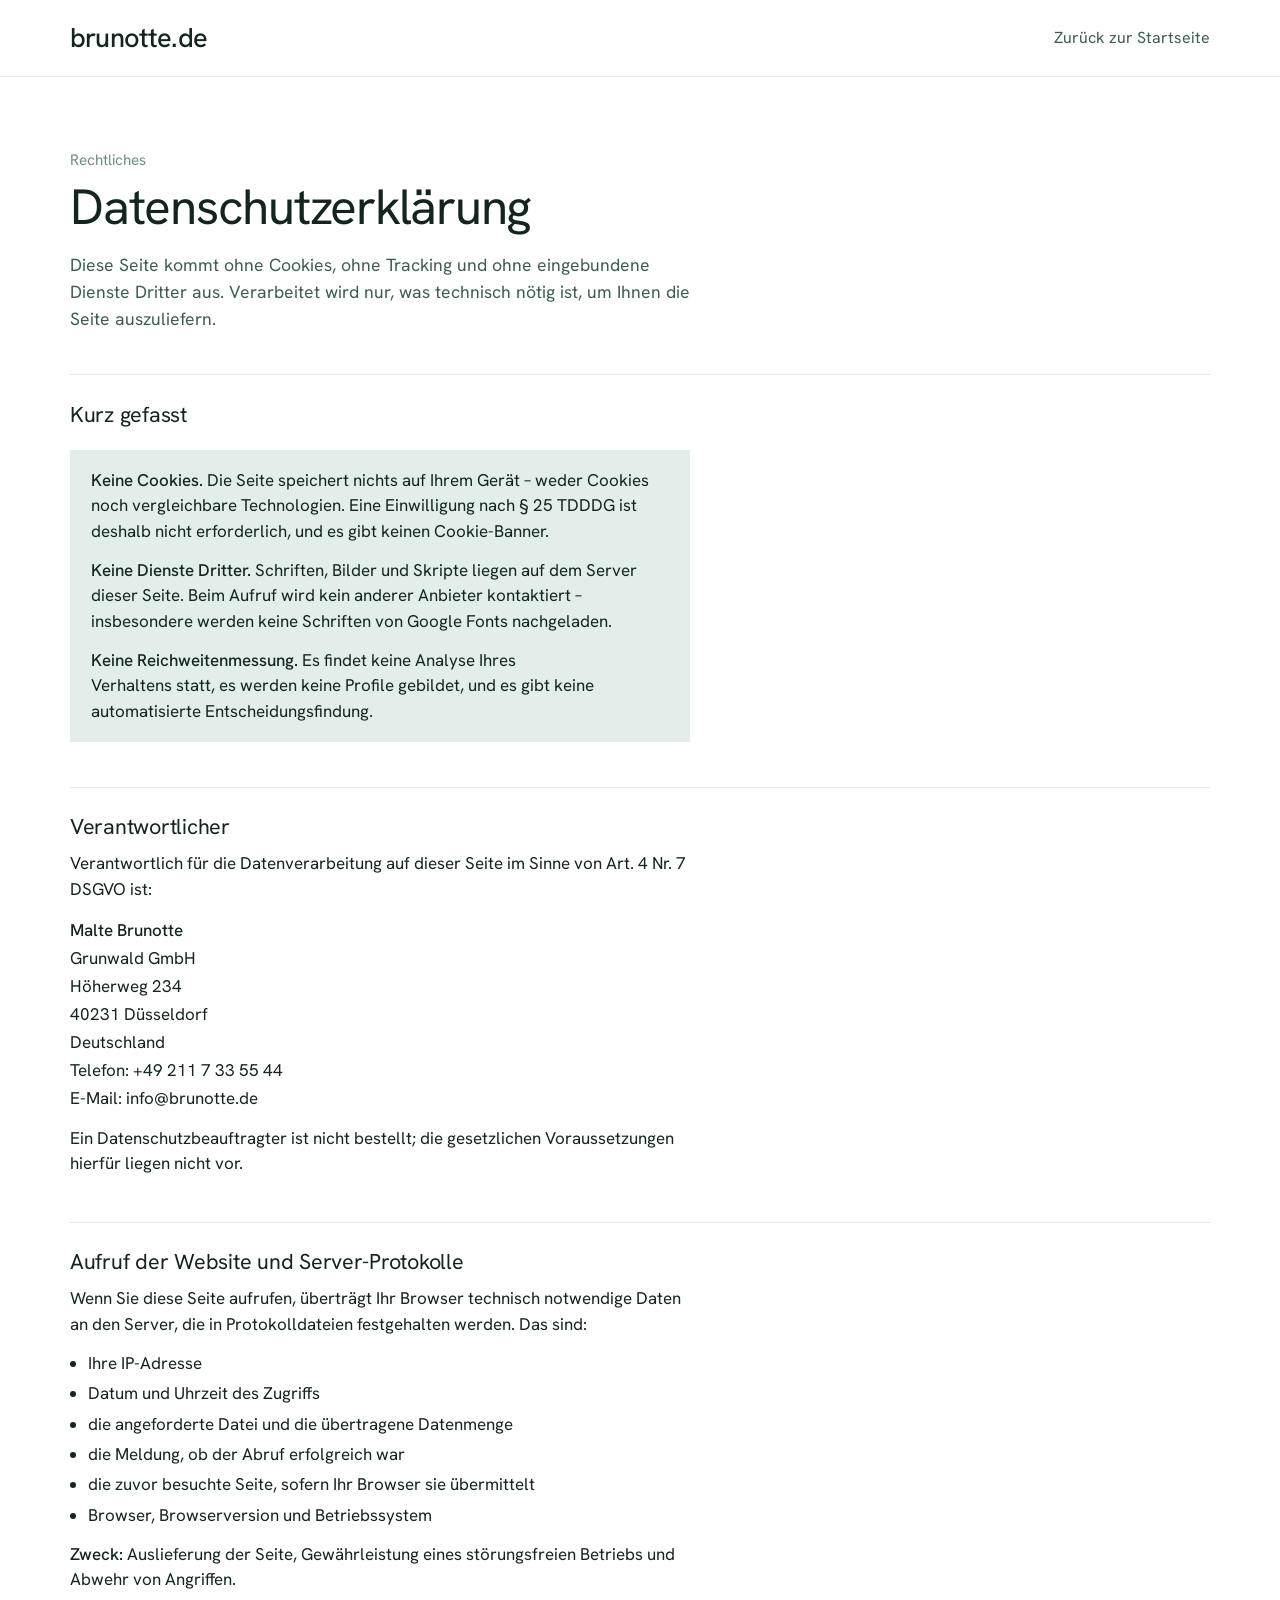
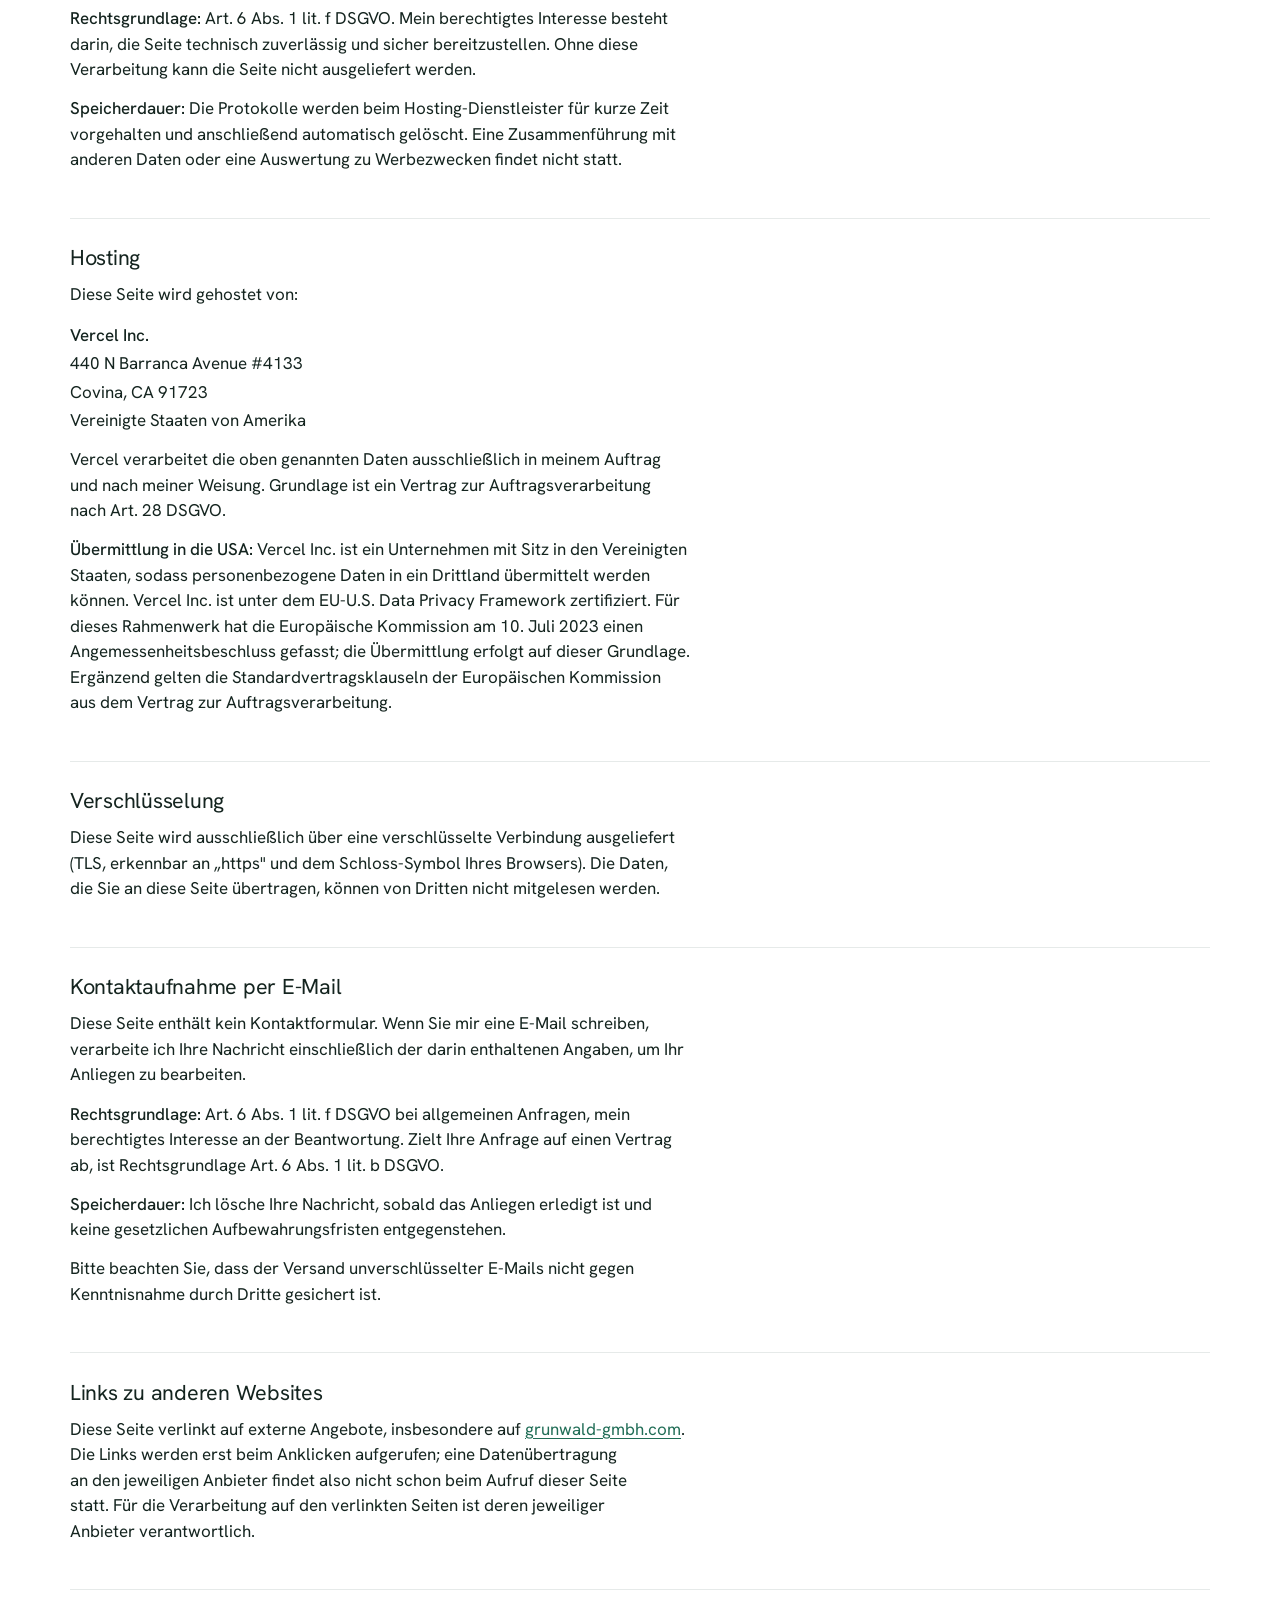
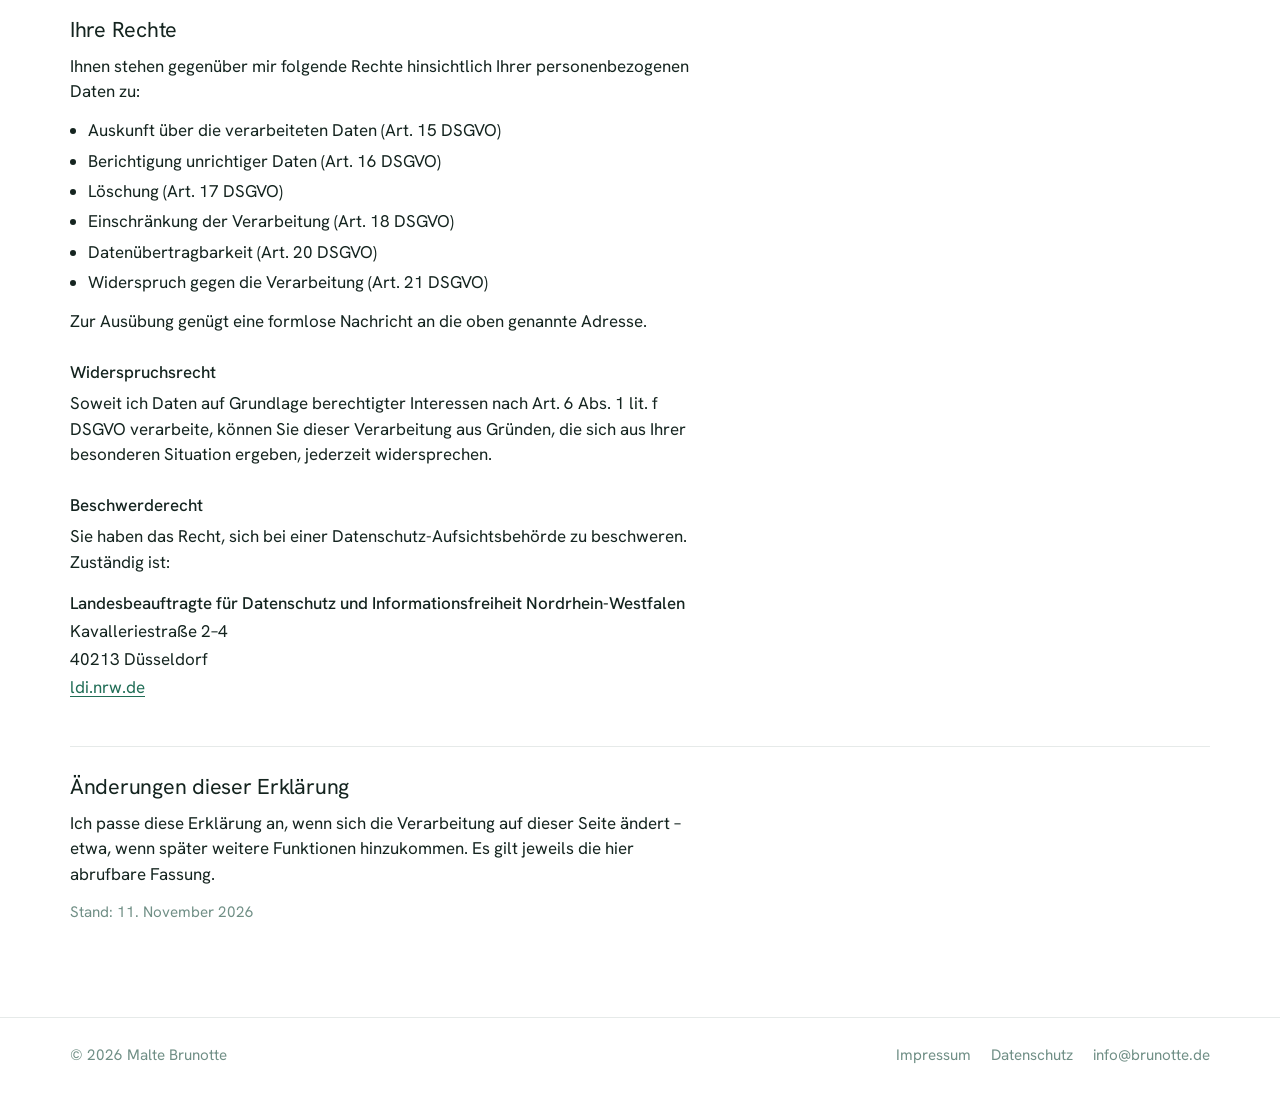
==== commit ed99879e: "Datenschutzerklaerung zurueck auf Vercel - die Seite laeuft dort Die STRATO-Fassung war nach dem Umz" ====
--- a/datenschutz.html
+++ b/datenschutz.html
@@ -52,10 +52,6 @@
         <strong>Keine Reichweitenmessung.</strong> Es findet keine Analyse Ihres Verhaltens statt,
         es werden keine Profile gebildet, und es gibt keine automatisierte Entscheidungsfindung.
       </p>
-      <p>
-        <strong>Server in Deutschland.</strong> Die Seite liegt bei einem deutschen Anbieter.
-        Es werden keine Daten in ein Land außerhalb der Europäischen Union übermittelt.
-      </p>
     </div>
 
     <h2>Verantwortlicher</h2>
@@ -107,18 +103,22 @@
       Diese Seite wird gehostet von:
     </p>
     <p class="anschrift">
-      <span class="name">STRATO GmbH</span><br>
-      Otto-Ostrowski-Straße 7<br>
-      10249 Berlin<br>
-      Deutschland
-    </p>
-    <p>
-      STRATO verarbeitet die oben genannten Daten ausschließlich in meinem Auftrag und nach
-      meiner Weisung. Grundlage ist ein Vertrag zur Auftragsverarbeitung nach Art. 28 DSGVO.
-    </p>
-    <p>
-      <strong>Keine Übermittlung in ein Drittland:</strong> Die Server stehen in deutschen
-      Rechenzentren. Ihre Daten verlassen die Europäische Union nicht.
+      <span class="name">Vercel Inc.</span><br>
+      440 N Barranca Avenue #4133<br>
+      Covina, CA 91723<br>
+      Vereinigte Staaten von Amerika
+    </p>
+    <p>
+      Vercel verarbeitet die oben genannten Daten ausschließlich in meinem Auftrag und nach meiner
+      Weisung. Grundlage ist ein Vertrag zur Auftragsverarbeitung nach Art. 28 DSGVO.
+    </p>
+    <p>
+      <strong>Übermittlung in die USA:</strong> Vercel Inc. ist ein Unternehmen mit Sitz in den
+      Vereinigten Staaten, sodass personenbezogene Daten in ein Drittland übermittelt werden können.
+      Vercel Inc. ist unter dem EU-U.S. Data Privacy Framework zertifiziert. Für dieses Rahmenwerk
+      hat die Europäische Kommission am 10. Juli 2023 einen Angemessenheitsbeschluss gefasst; die
+      Übermittlung erfolgt auf dieser Grundlage. Ergänzend gelten die Standardvertragsklauseln der
+      Europäischen Kommission aus dem Vertrag zur Auftragsverarbeitung.
     </p>
 
     <h2>Verschlüsselung</h2>
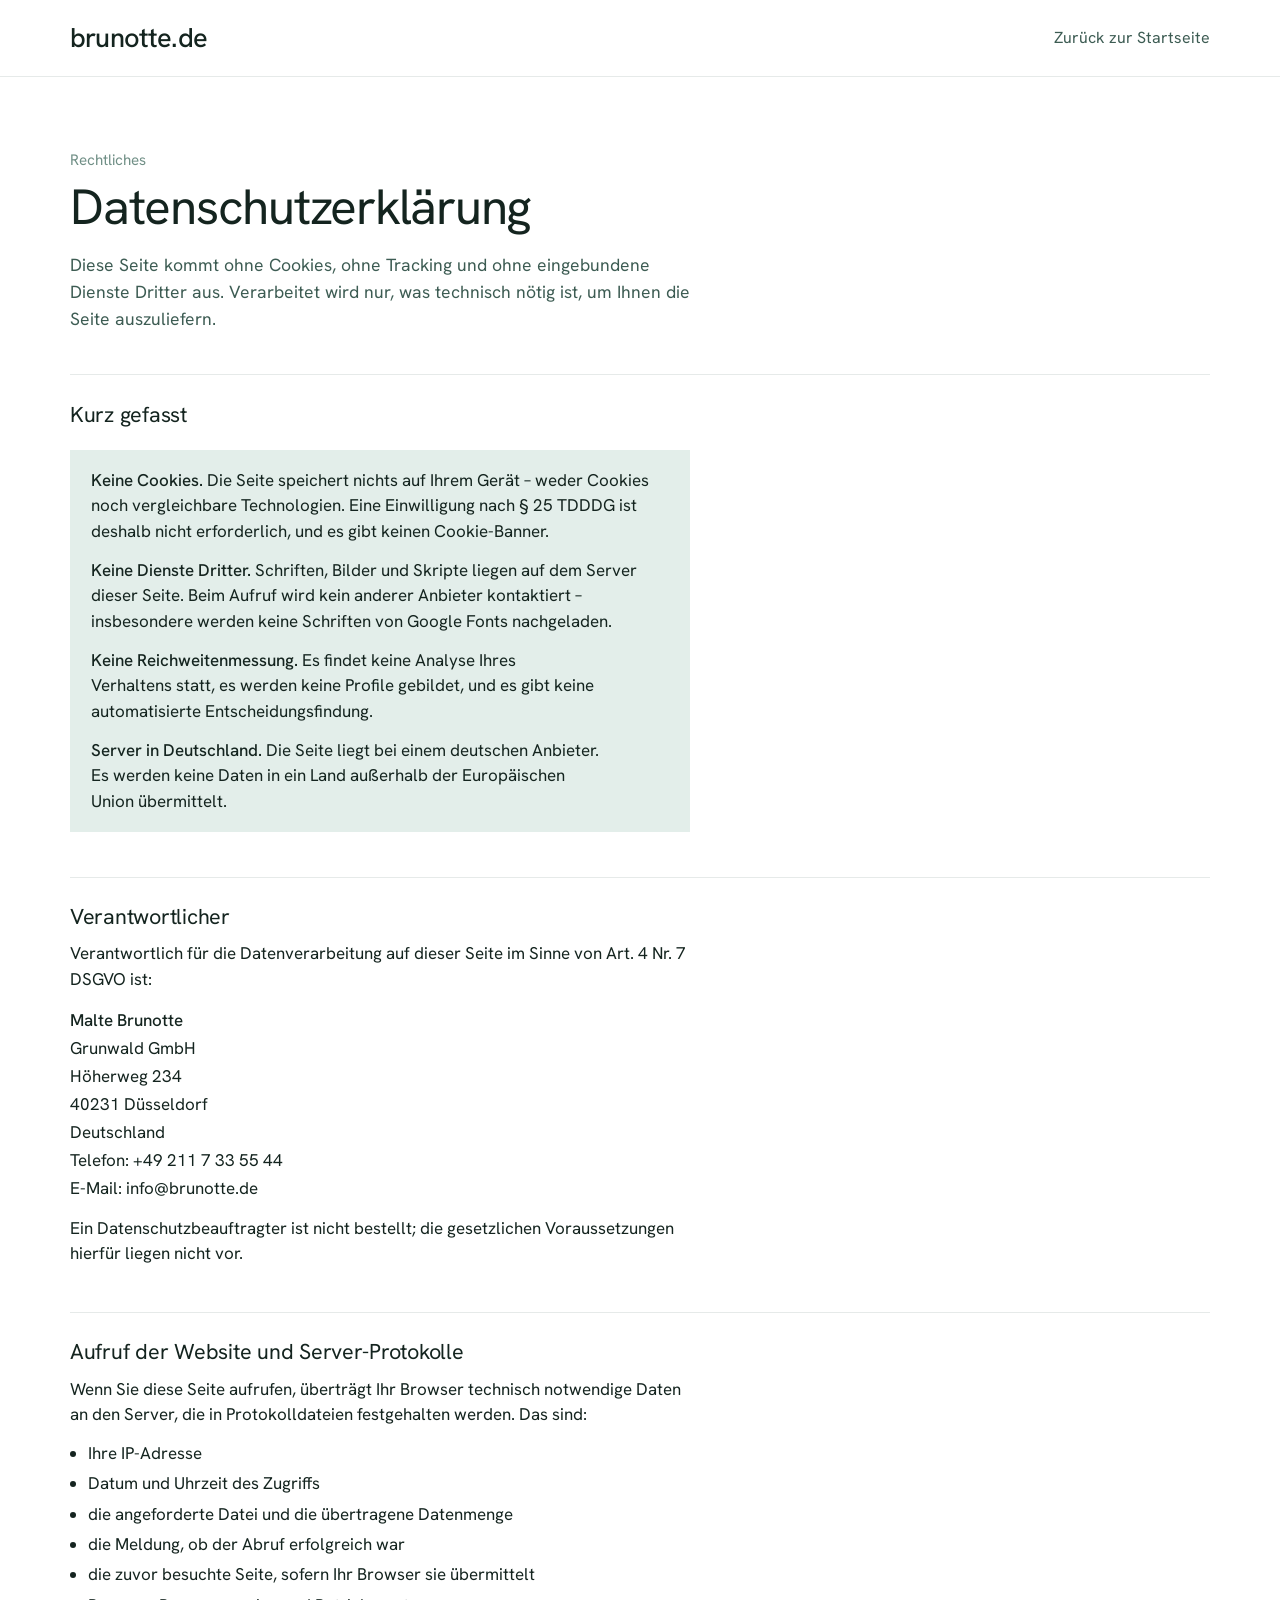
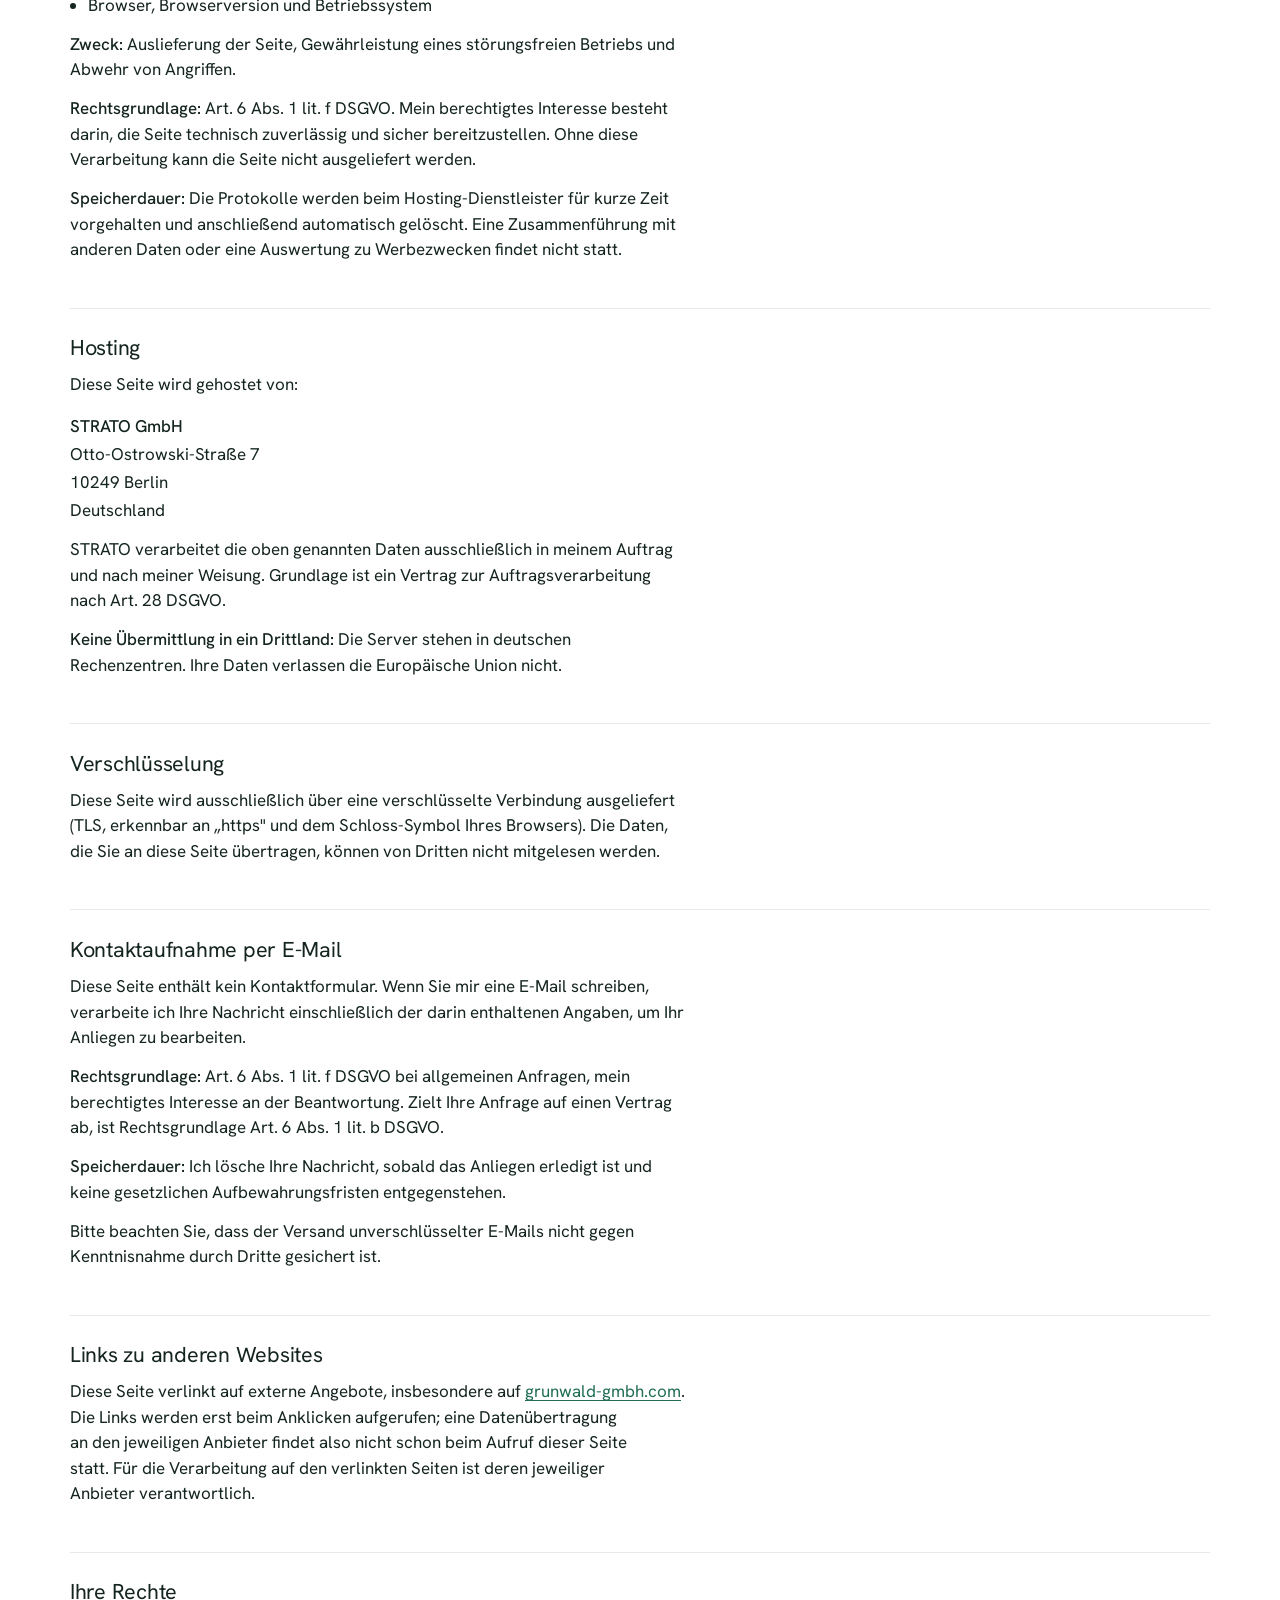
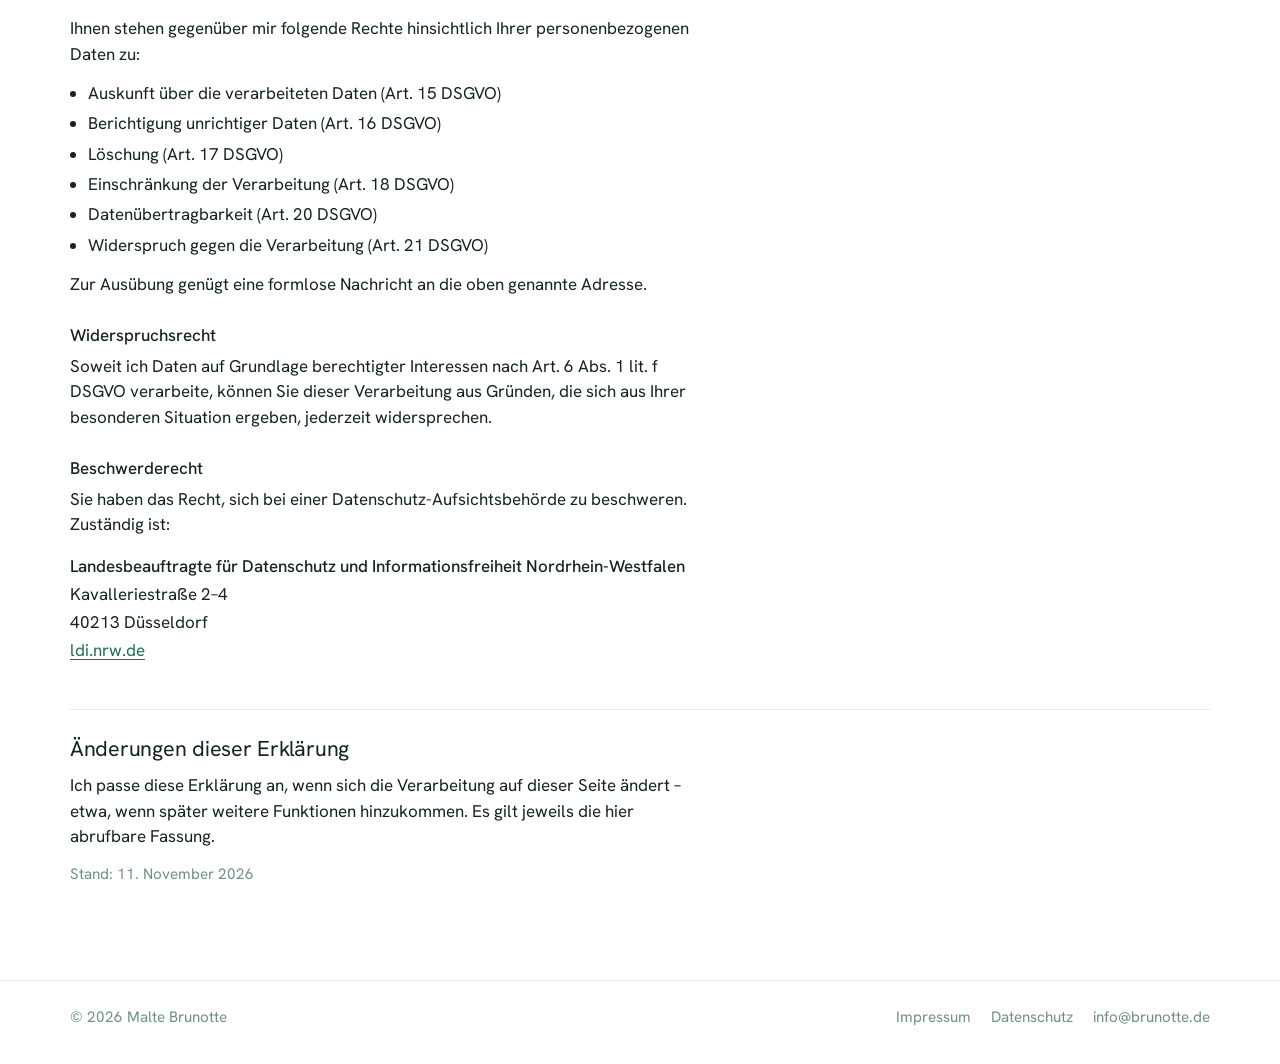
==== commit 152f0049: "Umzug abgeschlossen: Diagnose-Ausnahme raus, HSTS gesetzt, Datenschutz auf STRATO Ursache des Proble" ====
--- a/datenschutz.html
+++ b/datenschutz.html
@@ -52,6 +52,10 @@
         <strong>Keine Reichweitenmessung.</strong> Es findet keine Analyse Ihres Verhaltens statt,
         es werden keine Profile gebildet, und es gibt keine automatisierte Entscheidungsfindung.
       </p>
+      <p>
+        <strong>Server in Deutschland.</strong> Die Seite liegt bei einem deutschen Anbieter.
+        Es werden keine Daten in ein Land außerhalb der Europäischen Union übermittelt.
+      </p>
     </div>
 
     <h2>Verantwortlicher</h2>
@@ -103,22 +107,18 @@
       Diese Seite wird gehostet von:
     </p>
     <p class="anschrift">
-      <span class="name">Vercel Inc.</span><br>
-      440 N Barranca Avenue #4133<br>
-      Covina, CA 91723<br>
-      Vereinigte Staaten von Amerika
-    </p>
-    <p>
-      Vercel verarbeitet die oben genannten Daten ausschließlich in meinem Auftrag und nach meiner
-      Weisung. Grundlage ist ein Vertrag zur Auftragsverarbeitung nach Art. 28 DSGVO.
-    </p>
-    <p>
-      <strong>Übermittlung in die USA:</strong> Vercel Inc. ist ein Unternehmen mit Sitz in den
-      Vereinigten Staaten, sodass personenbezogene Daten in ein Drittland übermittelt werden können.
-      Vercel Inc. ist unter dem EU-U.S. Data Privacy Framework zertifiziert. Für dieses Rahmenwerk
-      hat die Europäische Kommission am 10. Juli 2023 einen Angemessenheitsbeschluss gefasst; die
-      Übermittlung erfolgt auf dieser Grundlage. Ergänzend gelten die Standardvertragsklauseln der
-      Europäischen Kommission aus dem Vertrag zur Auftragsverarbeitung.
+      <span class="name">STRATO GmbH</span><br>
+      Otto-Ostrowski-Straße 7<br>
+      10249 Berlin<br>
+      Deutschland
+    </p>
+    <p>
+      STRATO verarbeitet die oben genannten Daten ausschließlich in meinem Auftrag und nach
+      meiner Weisung. Grundlage ist ein Vertrag zur Auftragsverarbeitung nach Art. 28 DSGVO.
+    </p>
+    <p>
+      <strong>Keine Übermittlung in ein Drittland:</strong> Die Server stehen in deutschen
+      Rechenzentren. Ihre Daten verlassen die Europäische Union nicht.
     </p>
 
     <h2>Verschlüsselung</h2>
